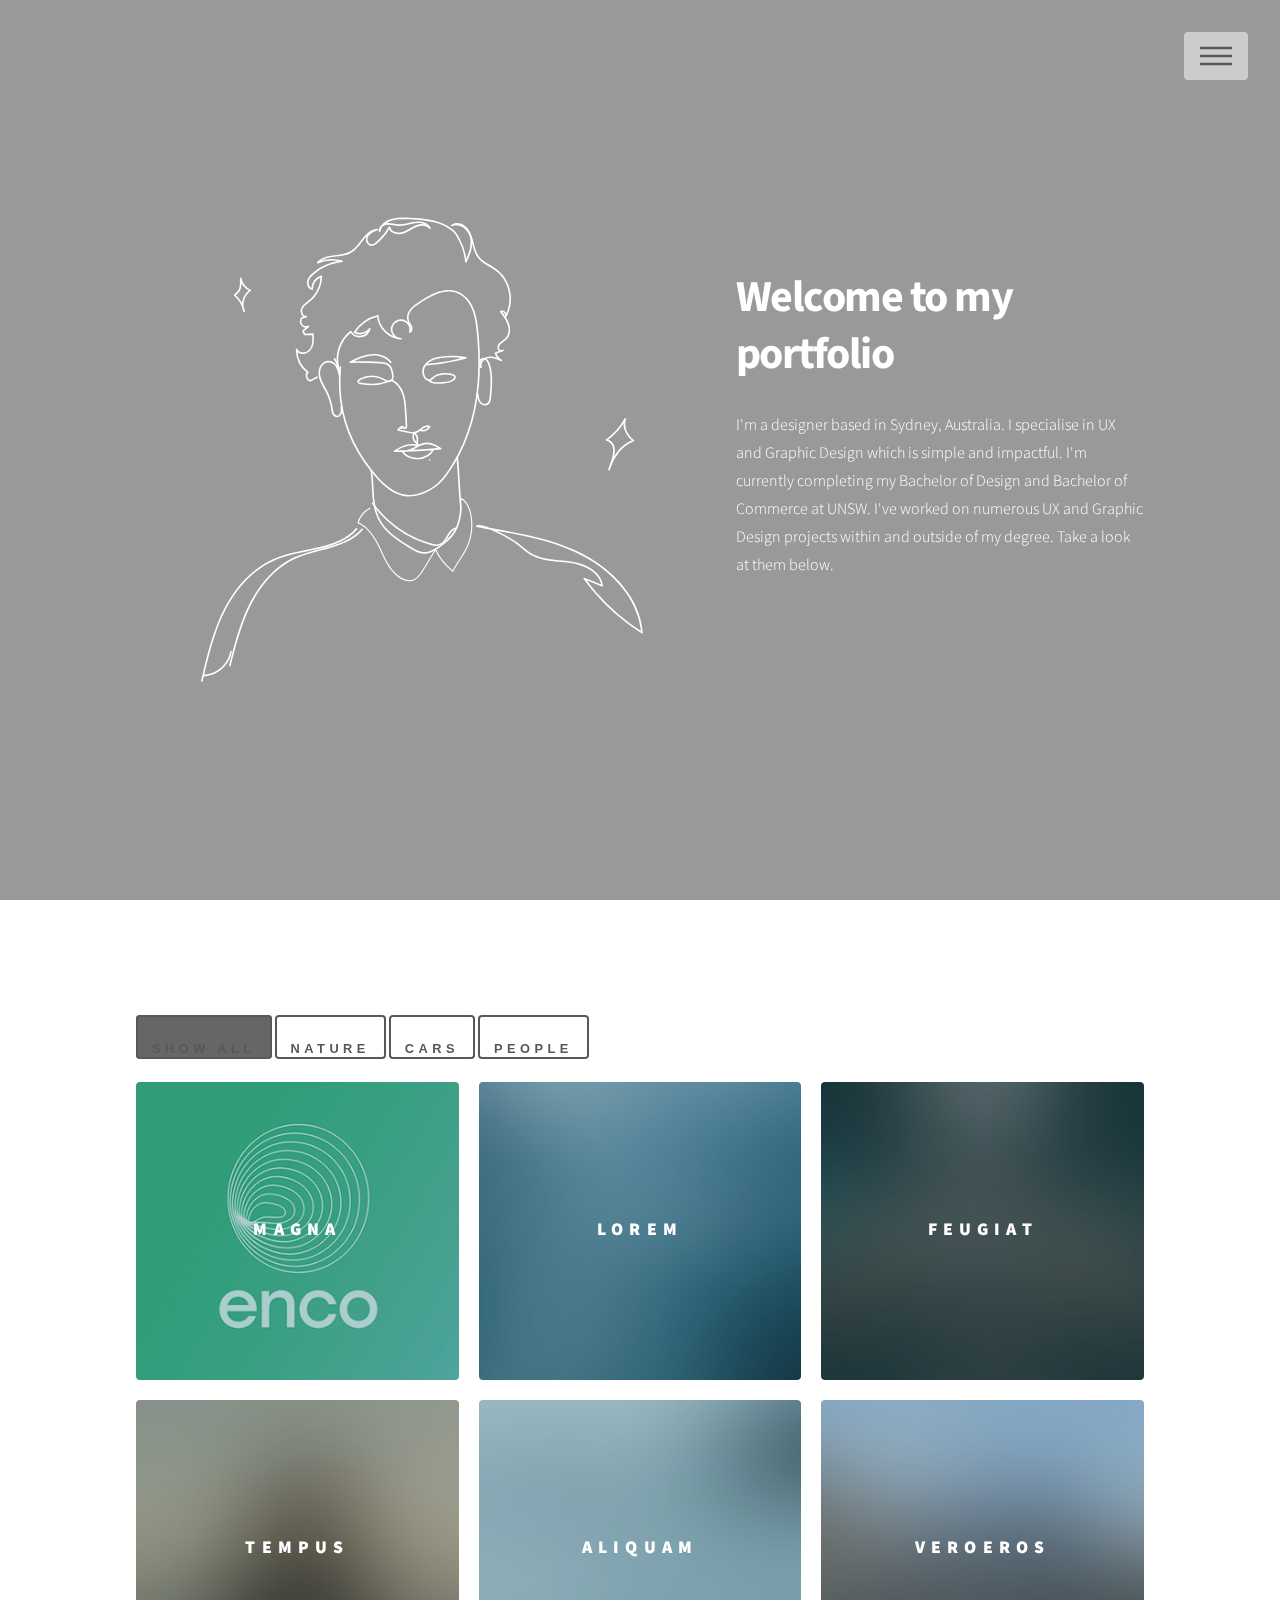
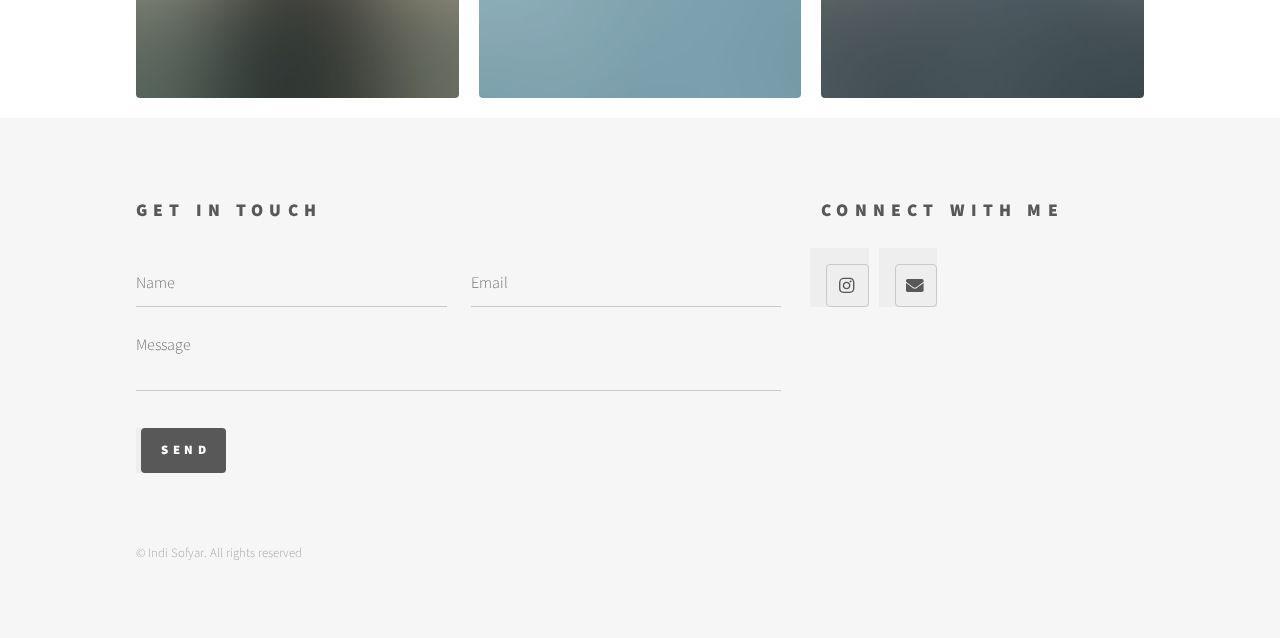
==== index dummy.html @ f0dacc81 "changes idk" ====
<!DOCTYPE HTML>
<!--
	Phantom by HTML5 UP
	html5up.net | @ajlkn
	Free for personal and commercial use under the CCA 3.0 license (html5up.net/license)
-->
<html lang="en">
	<head style="height:700px">
		<title>Indi Sofyar Portfolio</title>
		<meta charset="utf-8" />
		<meta name="viewport" content="width=device-width, initial-scale=1, user-scalable=no" />
		<link rel="stylesheet" href="assets/css/main.css" />
		<noscript><link rel="stylesheet" href="assets/css/noscript.css" /></noscript>
	</head>
	<body class="is-preload">
		
		
		<!-- Wrapper -->
			<div id="wrapper">

				<!-- Header -->
					<header id="header">
						<div class="inner">

							<!-- Logo -->
								
								<a href="index.html" class="logo">
									<span class="symbol"></span><span class="title">&nbsp;</span>
								</a>

							<!-- Nav -->
								<nav>
									<ul>
										<li><a href="#menu">Menu</a></li>
									</ul>
								</nav>

						</div>
					</header>

				<!-- Menu -->
					<nav id="menu">
						<h2>Menu</h2>
						<ul>
							<li><a href="index.html">Home</a></li>
							<li><a href="generic.html">Ipsum veroeros</a></li>
							<li><a href="generic.html">Tempus etiam</a></li>
							<li><a href="generic.html">Consequat dolor</a></li>
							<li><a href="elements.html">Elements</a></li>
						</ul>
					</nav>

				<!-- Main -->
					<div id="main">
						
						<!-- Video Background -->
						<div id="videocover">
							
						</div>
						<video autoplay muted loop id="myVideo">
						 	<source src="video.mp4" type="video/mp4">
						</video>

					<div class="inner section1">
							<!--section 1:welcome -->
							<section>
								
								<header class="homepage text" style="float: right;">
									<img src="images/indiIllustration.svg" style="width:600px; float: left;" alt="">

									<h1 style="color: white; padding-top: 70px;">Welcome to my portfolio&nbsp;</h1>
									<p style="color: white;">I'm a designer based in Sydney, Australia. I specialise in UX and Graphic Design which is simple and impactful. I'm currently completing my Bachelor of Design and Bachelor of Commerce at UNSW. I've worked on numerous UX and Graphic Design projects within and outside of my degree. Take a look at them below.&nbsp; &nbsp;</p>
								</header>
							</section>

					  </div>
					</div>
				<!-- Section 2-->
					<div style="background-color: white; padding-bottom: 20px;" class="main" >
							<div class="inner">
								<div id="myBtnContainer">
								  <button class="btn active" onclick="filterSelection('all')"> Show all</button>
								  <button class="btn" onclick="filterSelection('nature')"> Nature</button>
								  <button class="btn" onclick="filterSelection('cars')"> Cars</button>
								  <button class="btn" onclick="filterSelection('people')"> People</button>
								</div>


								<section class="tiles">
									<article class="style1 nature">
										<span class="image">
											<img src="images/enco.png" alt="" />
									  </span>
										<a href="generic.html">
											<h2>Magna</h2>
											<!--
											<div class="content">
												<p>Sed nisl arcu euismod sit amet nisi lorem etiam dolor veroeros et feugiat.</p>
											</div>
											-->
										</a>
									</article>

									<article class="style2">
										<span class="image">
											<img src="images/pic02.jpg" alt="" />
										</span>
										<a href="generic.html">
											<h2>Lorem</h2>
											<!--
											<div class="content">
												<p>Sed nisl arcu euismod sit amet nisi lorem etiam dolor veroeros et feugiat.</p>
											</div>
											-->
										</a>
									</article>
									<article class="style3">
										<span class="image">
											<img src="images/pic03.jpg" alt="" />
										</span>
										<a href="generic.html">
											<h2>Feugiat</h2>
											<!--
											<div class="content">
												<p>Sed nisl arcu euismod sit amet nisi lorem etiam dolor veroeros et feugiat.</p>
											</div>-->

										</a>
									</article>
									<article class="style4">
										<span class="image">
											<img src="images/pic04.jpg" alt="" />
										</span>
										<a href="generic.html">
											<h2>Tempus</h2><!--
											<div class="content">
												<p>Sed nisl arcu euismod sit amet nisi lorem etiam dolor veroeros et feugiat.</p>
											</div>-->
										</a>
									</article>
									<article class="style5">
										<span class="image">
											<img src="images/pic05.jpg" alt="" />
										</span>
										<a href="generic.html">
											<h2>Aliquam</h2><!--
											<div class="content">
												<p>Sed nisl arcu euismod sit amet nisi lorem etiam dolor veroeros et feugiat.</p>
											</div>-->
										</a>
									</article>
									<article class="style6">
										<span class="image">
											<img src="images/pic06.jpg" alt="" />
										</span>
										<a href="generic.html">
											<h2>Veroeros</h2><!--
											<div class="content">
												<p>Sed nisl arcu euismod sit amet nisi lorem etiam dolor veroeros et feugiat.</p>
											</div>-->
										</a>
									</article>

									<!-- STUFF I DONT NEED ATM
									<article class="style2">
										<span class="image">
											<img src="images/pic07.jpg" alt="" />
										</span>
										<a href="generic.html">
											<h2>Ipsum</h2>
											<div class="content">
												<p>Sed nisl arcu euismod sit amet nisi lorem etiam dolor veroeros et feugiat.</p>
											</div>
										</a>
									</article>
									<article class="style3">
										<span class="image">
											<img src="images/pic08.jpg" alt="" />
										</span>
										<a href="generic.html">
											<h2>Dolor</h2>
											<div class="content">
												<p>Sed nisl arcu euismod sit amet nisi lorem etiam dolor veroeros et feugiat.</p>
											</div>
										</a>
									</article>
									<article class="style1">
										<span class="image">
											<img src="images/pic09.jpg" alt="" />
										</span>
										<a href="generic.html">
											<h2>Nullam</h2>
											<div class="content">
												<p>Sed nisl arcu euismod sit amet nisi lorem etiam dolor veroeros et feugiat.</p>
											</div>
										</a>
									</article>
									<article class="style5">
										<span class="image">
											<img src="images/pic10.jpg" alt="" />
										</span>
										<a href="generic.html">
											<h2>Ultricies</h2>
											<div class="content">
												<p>Sed nisl arcu euismod sit amet nisi lorem etiam dolor veroeros et feugiat.</p>
											</div>
										</a>
									</article>
									-->

							  </section>
					  	</div>
						
					</div>

				<!-- Footer -->
					<footer id="footer">
						<div class="inner">
							<section>
								<h2>Get in touch</h2>
								<form method="post" action="#">
									<div class="fields">
										<div class="field half">
											<input type="text" name="name" id="name" placeholder="Name" />
										</div>
										<div class="field half">
											<input type="email" name="email" id="email" placeholder="Email" />
										</div>
										<div class="field">
											<textarea name="message" id="message" placeholder="Message"></textarea>
										</div>
									</div>
									<ul class="actions">
										<li><input type="submit" value="Send" class="primary" /></li>
									</ul>
								</form>
							</section>
							<section>
								<h2>Connect with Me</h2>
								<ul class="icons">
									<li><a href="https://www.instagram.com/indi_sofyar/" class="icon brands style2 fa-instagram"><span class="label">Instagram</span></a></li>
									<li><a href="mailto:indisofyar@gmail.com" class="icon solid style2 fa-envelope"><span class="label">Email</span></a></li>
								</ul>
							</section>
							<ul class="copyright">
								<li>&copy; Indi Sofyar. All rights reserved</li>
							</ul>
						</div>
					</footer>

			</div>
											<!-- The video -->


		<!-- Scripts -->
			<script src="assets/js/jquery.min.js"></script>
			<script src="assets/js/browser.min.js"></script>
			<script src="assets/js/breakpoints.min.js"></script>
			<script src="assets/js/util.js"></script>
			<script src="assets/js/main.js"></script>
			<script src="assets/js/index.js"></script>


	</body>
</html>
---- assets/css/main.css ----
@import url(fontawesome-all.min.css);
@import url("https://fonts.googleapis.com/css?family=Source+Sans+Pro:300,700,900");

/*
	Phantom by HTML5 UP
	html5up.net | @ajlkn
	Free for personal and commercial use under the CCA 3.0 license (html5up.net/license)
*/

html, body, div, span, applet, object,
iframe, h1, h2, h3, h4, h5, h6, p, blockquote,
pre, a, abbr, acronym, address, big, cite,
code, del, dfn, em, img, ins, kbd, q, s, samp,
small, strike, strong, sub, sup, tt, var, b,
u, i, center, dl, dt, dd, ol, ul, li, fieldset,
form, label, legend, table, caption, tbody,
tfoot, thead, tr, th, td, article, aside,
canvas, details, embed, figure, figcaption,
footer, header, hgroup, menu, nav, output, ruby,
section, summary, time, mark, audio, video {
	margin: 0;
	padding: 0;
	border: 0;
	font-size: 100%;
	font: inherit;
	vertical-align: baseline;}

article, aside, details, figcaption, figure,
footer, header, hgroup, menu, nav, section {
	display: block;}

/* Style the video: 100% width and height to cover the entire window */
#myVideo {
  position: fixed;
  right: 0;
  bottom: 0;
  min-width: 100%;
  min-height: 100%;
	z-index: -2;
}


.row {
  margin: 8px -16px;
}

/* Add padding BETWEEN each column (if you want) */
.row,
.row > .column {
  padding: 8px;
}

/* Create three equal columns that floats next to each other */
.column {
  float: left;
  width: 33.33%;
  display: none; /* Hide columns by default */
}

/* Clear floats after rows */
.row:after {
  content: "";
  display: table;
  clear: both;
}

/* Content */
.content {
  background-color: white;
  padding: 10px;
}

/* The "show" class is added to the filtered elements */
.show {
  display: block;
}

/* Style the buttons */
.btn {
  border: none;
  outline: none;
  padding: 12px 16px;
  background-color: white;
  cursor: pointer;
}

/* Add a grey background color on mouse-over */
.btn:hover {
  background-color: #ddd;
}

/* Add a dark background color to the active button */
.btn.active {
  background-color: #666;
   color: white;
}


/* The "show" class is added to the filtered elements */
.show {
  display: flex !important;
}

/* Style the buttons */
.btn {

  outline: none;
  padding: 12px 16px;
  background-color: white;
  cursor: pointer;

}

.btn:hover {
  background-color: #ddd;
	  border: 4px;
	border-color: #2c8282 !important;
}

.btn.active {
  background-color: #666;
  color: white;
}

#videocover{
	position: fixed;
	right: 0;
	bottom: 0;
	min-width: 100%;
	min-height: 100%;
	z-index: -1;
	background-color: black;
	opacity: 0.4;
}

/* Add some content at the bottom of the video/page */
.content {
  position: fixed;
  bottom: 0;
  background: rgba(0, 0, 0, 0.5);
  color: #f1f1f1;
  width: 100%;
  padding: 20px;
}

/* Style the button used to pause/play the video */
#myBtn {
  width: 200px;
  font-size: 18px;
  padding: 10px;
  border: none;
  background: #000;
  color: #fff;
  cursor: pointer;
	
}

#myBtn:hover {
  background: #ddd;
  color: black;
}

#myBtnContainer {
	padding: 20px 0;
}

body {
	line-height: 1;
}

ol, ul {
	list-style: none;
}

blockquote, q {
	quotes: none;
}

	blockquote:before, blockquote:after, q:before, q:after {
		content: '';
		content: none;
	}

table {
	border-collapse: collapse;
	border-spacing: 0;
}

body {
	-webkit-text-size-adjust: none;
}

mark {
	background-color: transparent;
	color: inherit;
}

input::-moz-focus-inner {
	border: 0;
	padding: 0;
}

input, select, textarea {
	-moz-appearance: none;
	-webkit-appearance: none;
	-ms-appearance: none;
	appearance: none;
}

/* Basic */

	@-ms-viewport {
		width: device-width;
	}

	body {
		-ms-overflow-style: scrollbar;
	}

	@media screen and (max-width: 480px) {

		html, body {
			min-width: 320px;
		}

	}

	html {
		box-sizing: border-box;
	}

	*, *:before, *:after {
		box-sizing: inherit;
	}

	body {
		background: #ffffff;
	}

		body.is-preload *, body.is-preload *:before, body.is-preload *:after {
			-moz-animation: none !important;
			-webkit-animation: none !important;
			-ms-animation: none !important;
			animation: none !important;
			-moz-transition: none !important;
			-webkit-transition: none !important;
			-ms-transition: none !important;
			transition: none !important;
		}

/* Type */

	body, input, select, textarea {
		color: #585858;
		font-family: "Source Sans Pro", Helvetica, sans-serif;
		font-size: 16pt;
		font-weight: 300;
		line-height: 1.75;
	}

		@media screen and (max-width: 1680px) {

			body, input, select, textarea {
				font-size: 14pt;
			}

		}

		@media screen and (max-width: 1280px) {

			body, input, select, textarea {
				font-size: 12pt;
			}

		}

	a {
		-moz-transition: border-bottom-color 0.2s ease, color 0.2s ease;
		-webkit-transition: border-bottom-color 0.2s ease, color 0.2s ease;
		-ms-transition: border-bottom-color 0.2s ease, color 0.2s ease;
		transition: border-bottom-color 0.2s ease, color 0.2s ease;
		text-decoration: none;
		color: #585858;
		border-bottom: dotted 1px rgba(88, 88, 88, 0.5);
	}

		a:hover {
			border-bottom-color: transparent;
			color: #f2849e !important;
		}

	strong, b {
		font-weight: 900;
	}

	em, i {
		font-style: italic;
	}

	p {
		margin: 0 0 2em 0;
	}

	h1 {
		font-size: 2.75em;
		font-weight: 700;
		line-height: 1.3;
		margin: 0 0 1em 0;
		letter-spacing: -0.035em;
	}

		h1 a {
			color: inherit;
		}

		@media screen and (max-width: 736px) {

			h1 {
				font-size: 2em;
				margin: 0 0 1em 0;
			}

		}

		@media screen and (max-width: 360px) {

			h1 {
				font-size: 1.75em;
			}

		}

	h2, h3, h4, h5, h6 {
		font-weight: 900;
		line-height: 1.5;
		margin: 0 0 2em 0;
		text-transform: uppercase;
		letter-spacing: 0.35em;
	}

		h2 a, h3 a, h4 a, h5 a, h6 a {
			color: inherit;
		}

	h2 {
		font-size: 1.1em;
	}

	h3 {
		font-size: 1em;
	}

	h4 {
		font-size: 0.8em;
	}

	h5 {
		font-size: 0.8em;
	}

	h6 {
		font-size: 0.8em;
	}

	@media screen and (max-width: 980px) {

		h1 br, h2 br, h3 br, h4 br, h5 br, h6 br {
			display: none;
		}

	}

	@media screen and (max-width: 736px) {

		h2 {
			font-size: 1em;
		}

		h3 {
			font-size: 0.8em;
		}

	}

	sub {
		font-size: 0.8em;
		position: relative;
		top: 0.5em;
	}

	sup {
		font-size: 0.8em;
		position: relative;
		top: -0.5em;
	}

	blockquote {
		border-left: solid 4px #c9c9c9;
		font-style: italic;
		margin: 0 0 2em 0;
		padding: 0.5em 0 0.5em 2em;
	}

	code {
		background: rgba(144, 144, 144, 0.075);
		border-radius: 4px;
		border: solid 1px #c9c9c9;
		font-family: "Courier New", monospace;
		font-size: 0.9em;
		margin: 0 0.25em;
		padding: 0.25em 0.65em;
	}

	pre {
		-webkit-overflow-scrolling: touch;
		font-family: "Courier New", monospace;
		font-size: 0.9em;
		margin: 0 0 2em 0;
	}

		pre code {
			display: block;
			line-height: 1.75;
			padding: 1em 1.5em;
			overflow-x: auto;
		}

	hr {
		border: 0;
		border-bottom: solid 1px #c9c9c9;
		margin: 2em 0;
	}

		hr.major {
			margin: 3em 0;
		}

	.align-left {
		text-align: left;
	}

	.align-center {
		text-align: center;
	}

	.align-right {
		text-align: right;
	}

/* Row */

	.row {
		display: flex;
		flex-wrap: wrap;
		box-sizing: border-box;
		align-items: stretch;
	}

		.row > * {
			box-sizing: border-box;
		}

		.row.gtr-uniform > * > :last-child {
			margin-bottom: 0;
		}

		.row.aln-left {
			justify-content: flex-start;
		}

		.row.aln-center {
			justify-content: center;
		}

		.row.aln-right {
			justify-content: flex-end;
		}

		.row.aln-top {
			align-items: flex-start;
		}

		.row.aln-middle {
			align-items: center;
		}

		.row.aln-bottom {
			align-items: flex-end;
		}

		.row > .imp {
			order: -1;
		}

		.row > .col-1 {
			width: 8.33333%;
		}

		.row > .off-1 {
			margin-left: 8.33333%;
		}

		.row > .col-2 {
			width: 16.66667%;
		}

		.row > .off-2 {
			margin-left: 16.66667%;
		}

		.row > .col-3 {
			width: 25%;
		}

		.row > .off-3 {
			margin-left: 25%;
		}

		.row > .col-4 {
			width: 33.33333%;
		}

		.row > .off-4 {
			margin-left: 33.33333%;
		}

		.row > .col-5 {
			width: 41.66667%;
		}

		.row > .off-5 {
			margin-left: 41.66667%;
		}

		.row > .col-6 {
			width: 50%;
		}

		.row > .off-6 {
			margin-left: 50%;
		}

		.row > .col-7 {
			width: 58.33333%;
		}

		.row > .off-7 {
			margin-left: 58.33333%;
		}

		.row > .col-8 {
			width: 66.66667%;
		}

		.row > .off-8 {
			margin-left: 66.66667%;
		}

		.row > .col-9 {
			width: 75%;
		}

		.row > .off-9 {
			margin-left: 75%;
		}

		.row > .col-10 {
			width: 83.33333%;
		}

		.row > .off-10 {
			margin-left: 83.33333%;
		}

		.row > .col-11 {
			width: 91.66667%;
		}

		.row > .off-11 {
			margin-left: 91.66667%;
		}

		.row > .col-12 {
			width: 100%;
		}

		.row > .off-12 {
			margin-left: 100%;
		}

		.row.gtr-0 {
			margin-top: 0;
			margin-left: 0em;
		}

			.row.gtr-0 > * {
				padding: 0 0 0 0em;
			}

			.row.gtr-0.gtr-uniform {
				margin-top: 0em;
			}

				.row.gtr-0.gtr-uniform > * {
					padding-top: 0em;
				}

		.row.gtr-25 {
			margin-top: 0;
			margin-left: -0.5em;
		}

			.row.gtr-25 > * {
				padding: 0 0 0 0.5em;
			}

			.row.gtr-25.gtr-uniform {
				margin-top: -0.5em;
			}

				.row.gtr-25.gtr-uniform > * {
					padding-top: 0.5em;
				}

		.row.gtr-50 {
			margin-top: 0;
			margin-left: -1em;
		}

			.row.gtr-50 > * {
				padding: 0 0 0 1em;
			}

			.row.gtr-50.gtr-uniform {
				margin-top: -1em;
			}

				.row.gtr-50.gtr-uniform > * {
					padding-top: 1em;
				}

		.row {
			margin-top: 0;
			margin-left: -2em;
		}

			.row > * {
				padding: 0 0 0 2em;
			}

			.row.gtr-uniform {
				margin-top: -2em;
			}

				.row.gtr-uniform > * {
					padding-top: 2em;
				}

		.row.gtr-150 {
			margin-top: 0;
			margin-left: -3em;
		}

			.row.gtr-150 > * {
				padding: 0 0 0 3em;
			}

			.row.gtr-150.gtr-uniform {
				margin-top: -3em;
			}

				.row.gtr-150.gtr-uniform > * {
					padding-top: 3em;
				}

		.row.gtr-200 {
			margin-top: 0;
			margin-left: -4em;
		}

			.row.gtr-200 > * {
				padding: 0 0 0 4em;
			}

			.row.gtr-200.gtr-uniform {
				margin-top: -4em;
			}

				.row.gtr-200.gtr-uniform > * {
					padding-top: 4em;
				}

		@media screen and (max-width: 1680px) {

			.row {
				display: flex;
				flex-wrap: wrap;
				box-sizing: border-box;
				align-items: stretch;
			}

				.row > * {
					box-sizing: border-box;
				}

				.row.gtr-uniform > * > :last-child {
					margin-bottom: 0;
				}

				.row.aln-left {
					justify-content: flex-start;
				}

				.row.aln-center {
					justify-content: center;
				}

				.row.aln-right {
					justify-content: flex-end;
				}

				.row.aln-top {
					align-items: flex-start;
				}

				.row.aln-middle {
					align-items: center;
				}

				.row.aln-bottom {
					align-items: flex-end;
				}

				.row > .imp-xlarge {
					order: -1;
				}

				.row > .col-1-xlarge {
					width: 8.33333%;
				}

				.row > .off-1-xlarge {
					margin-left: 8.33333%;
				}

				.row > .col-2-xlarge {
					width: 16.66667%;
				}

				.row > .off-2-xlarge {
					margin-left: 16.66667%;
				}

				.row > .col-3-xlarge {
					width: 25%;
				}

				.row > .off-3-xlarge {
					margin-left: 25%;
				}

				.row > .col-4-xlarge {
					width: 33.33333%;
				}

				.row > .off-4-xlarge {
					margin-left: 33.33333%;
				}

				.row > .col-5-xlarge {
					width: 41.66667%;
				}

				.row > .off-5-xlarge {
					margin-left: 41.66667%;
				}

				.row > .col-6-xlarge {
					width: 50%;
				}

				.row > .off-6-xlarge {
					margin-left: 50%;
				}

				.row > .col-7-xlarge {
					width: 58.33333%;
				}

				.row > .off-7-xlarge {
					margin-left: 58.33333%;
				}

				.row > .col-8-xlarge {
					width: 66.66667%;
				}

				.row > .off-8-xlarge {
					margin-left: 66.66667%;
				}

				.row > .col-9-xlarge {
					width: 75%;
				}

				.row > .off-9-xlarge {
					margin-left: 75%;
				}

				.row > .col-10-xlarge {
					width: 83.33333%;
				}

				.row > .off-10-xlarge {
					margin-left: 83.33333%;
				}

				.row > .col-11-xlarge {
					width: 91.66667%;
				}

				.row > .off-11-xlarge {
					margin-left: 91.66667%;
				}

				.row > .col-12-xlarge {
					width: 100%;
				}

				.row > .off-12-xlarge {
					margin-left: 100%;
				}

				.row.gtr-0 {
					margin-top: 0;
					margin-left: 0em;
				}

					.row.gtr-0 > * {
						padding: 0 0 0 0em;
					}

					.row.gtr-0.gtr-uniform {
						margin-top: 0em;
					}

						.row.gtr-0.gtr-uniform > * {
							padding-top: 0em;
						}

				.row.gtr-25 {
					margin-top: 0;
					margin-left: -0.5em;
				}

					.row.gtr-25 > * {
						padding: 0 0 0 0.5em;
					}

					.row.gtr-25.gtr-uniform {
						margin-top: -0.5em;
					}

						.row.gtr-25.gtr-uniform > * {
							padding-top: 0.5em;
						}

				.row.gtr-50 {
					margin-top: 0;
					margin-left: -1em;
				}

					.row.gtr-50 > * {
						padding: 0 0 0 1em;
					}

					.row.gtr-50.gtr-uniform {
						margin-top: -1em;
					}

						.row.gtr-50.gtr-uniform > * {
							padding-top: 1em;
						}

				.row {
					margin-top: 0;
					margin-left: -2em;
				}

					.row > * {
						padding: 0 0 0 2em;
					}

					.row.gtr-uniform {
						margin-top: -2em;
					}

						.row.gtr-uniform > * {
							padding-top: 2em;
						}

				.row.gtr-150 {
					margin-top: 0;
					margin-left: -3em;
				}

					.row.gtr-150 > * {
						padding: 0 0 0 3em;
					}

					.row.gtr-150.gtr-uniform {
						margin-top: -3em;
					}

						.row.gtr-150.gtr-uniform > * {
							padding-top: 3em;
						}

				.row.gtr-200 {
					margin-top: 0;
					margin-left: -4em;
				}

					.row.gtr-200 > * {
						padding: 0 0 0 4em;
					}

					.row.gtr-200.gtr-uniform {
						margin-top: -4em;
					}

						.row.gtr-200.gtr-uniform > * {
							padding-top: 4em;
						}

		}

		@media screen and (max-width: 1280px) {

			.row {
				display: flex;
				flex-wrap: wrap;
				box-sizing: border-box;
				align-items: stretch;
			}

				.row > * {
					box-sizing: border-box;
				}

				.row.gtr-uniform > * > :last-child {
					margin-bottom: 0;
				}

				.row.aln-left {
					justify-content: flex-start;
				}

				.row.aln-center {
					justify-content: center;
				}

				.row.aln-right {
					justify-content: flex-end;
				}

				.row.aln-top {
					align-items: flex-start;
				}

				.row.aln-middle {
					align-items: center;
				}

				.row.aln-bottom {
					align-items: flex-end;
				}

				.row > .imp-large {
					order: -1;
				}

				.row > .col-1-large {
					width: 8.33333%;
				}

				.row > .off-1-large {
					margin-left: 8.33333%;
				}

				.row > .col-2-large {
					width: 16.66667%;
				}

				.row > .off-2-large {
					margin-left: 16.66667%;
				}

				.row > .col-3-large {
					width: 25%;
				}

				.row > .off-3-large {
					margin-left: 25%;
				}

				.row > .col-4-large {
					width: 33.33333%;
				}

				.row > .off-4-large {
					margin-left: 33.33333%;
				}

				.row > .col-5-large {
					width: 41.66667%;
				}

				.row > .off-5-large {
					margin-left: 41.66667%;
				}

				.row > .col-6-large {
					width: 50%;
				}

				.row > .off-6-large {
					margin-left: 50%;
				}

				.row > .col-7-large {
					width: 58.33333%;
				}

				.row > .off-7-large {
					margin-left: 58.33333%;
				}

				.row > .col-8-large {
					width: 66.66667%;
				}

				.row > .off-8-large {
					margin-left: 66.66667%;
				}

				.row > .col-9-large {
					width: 75%;
				}

				.row > .off-9-large {
					margin-left: 75%;
				}

				.row > .col-10-large {
					width: 83.33333%;
				}

				.row > .off-10-large {
					margin-left: 83.33333%;
				}

				.row > .col-11-large {
					width: 91.66667%;
				}

				.row > .off-11-large {
					margin-left: 91.66667%;
				}

				.row > .col-12-large {
					width: 100%;
				}

				.row > .off-12-large {
					margin-left: 100%;
				}

				.row.gtr-0 {
					margin-top: 0;
					margin-left: 0em;
				}

					.row.gtr-0 > * {
						padding: 0 0 0 0em;
					}

					.row.gtr-0.gtr-uniform {
						margin-top: 0em;
					}

						.row.gtr-0.gtr-uniform > * {
							padding-top: 0em;
						}

				.row.gtr-25 {
					margin-top: 0;
					margin-left: -0.5em;
				}

					.row.gtr-25 > * {
						padding: 0 0 0 0.5em;
					}

					.row.gtr-25.gtr-uniform {
						margin-top: -0.5em;
					}

						.row.gtr-25.gtr-uniform > * {
							padding-top: 0.5em;
						}

				.row.gtr-50 {
					margin-top: 0;
					margin-left: -1em;
				}

					.row.gtr-50 > * {
						padding: 0 0 0 1em;
					}

					.row.gtr-50.gtr-uniform {
						margin-top: -1em;
					}

						.row.gtr-50.gtr-uniform > * {
							padding-top: 1em;
						}

				.row {
					margin-top: 0;
					margin-left: -2em;
				}

					.row > * {
						padding: 0 0 0 2em;
					}

					.row.gtr-uniform {
						margin-top: -2em;
					}

						.row.gtr-uniform > * {
							padding-top: 2em;
						}

				.row.gtr-150 {
					margin-top: 0;
					margin-left: -3em;
				}

					.row.gtr-150 > * {
						padding: 0 0 0 3em;
					}

					.row.gtr-150.gtr-uniform {
						margin-top: -3em;
					}

						.row.gtr-150.gtr-uniform > * {
							padding-top: 3em;
						}

				.row.gtr-200 {
					margin-top: 0;
					margin-left: -4em;
				}

					.row.gtr-200 > * {
						padding: 0 0 0 4em;
					}

					.row.gtr-200.gtr-uniform {
						margin-top: -4em;
					}

						.row.gtr-200.gtr-uniform > * {
							padding-top: 4em;
						}

		}

		@media screen and (max-width: 980px) {

			.row {
				display: flex;
				flex-wrap: wrap;
				box-sizing: border-box;
				align-items: stretch;
			}

				.row > * {
					box-sizing: border-box;
				}

				.row.gtr-uniform > * > :last-child {
					margin-bottom: 0;
				}

				.row.aln-left {
					justify-content: flex-start;
				}

				.row.aln-center {
					justify-content: center;
				}

				.row.aln-right {
					justify-content: flex-end;
				}

				.row.aln-top {
					align-items: flex-start;
				}

				.row.aln-middle {
					align-items: center;
				}

				.row.aln-bottom {
					align-items: flex-end;
				}

				.row > .imp-medium {
					order: -1;
				}

				.row > .col-1-medium {
					width: 8.33333%;
				}

				.row > .off-1-medium {
					margin-left: 8.33333%;
				}

				.row > .col-2-medium {
					width: 16.66667%;
				}

				.row > .off-2-medium {
					margin-left: 16.66667%;
				}

				.row > .col-3-medium {
					width: 25%;
				}

				.row > .off-3-medium {
					margin-left: 25%;
				}

				.row > .col-4-medium {
					width: 33.33333%;
				}

				.row > .off-4-medium {
					margin-left: 33.33333%;
				}

				.row > .col-5-medium {
					width: 41.66667%;
				}

				.row > .off-5-medium {
					margin-left: 41.66667%;
				}

				.row > .col-6-medium {
					width: 50%;
				}

				.row > .off-6-medium {
					margin-left: 50%;
				}

				.row > .col-7-medium {
					width: 58.33333%;
				}

				.row > .off-7-medium {
					margin-left: 58.33333%;
				}

				.row > .col-8-medium {
					width: 66.66667%;
				}

				.row > .off-8-medium {
					margin-left: 66.66667%;
				}

				.row > .col-9-medium {
					width: 75%;
				}

				.row > .off-9-medium {
					margin-left: 75%;
				}

				.row > .col-10-medium {
					width: 83.33333%;
				}

				.row > .off-10-medium {
					margin-left: 83.33333%;
				}

				.row > .col-11-medium {
					width: 91.66667%;
				}

				.row > .off-11-medium {
					margin-left: 91.66667%;
				}

				.row > .col-12-medium {
					width: 100%;
				}

				.row > .off-12-medium {
					margin-left: 100%;
				}

				.row.gtr-0 {
					margin-top: 0;
					margin-left: 0em;
				}

					.row.gtr-0 > * {
						padding: 0 0 0 0em;
					}

					.row.gtr-0.gtr-uniform {
						margin-top: 0em;
					}

						.row.gtr-0.gtr-uniform > * {
							padding-top: 0em;
						}

				.row.gtr-25 {
					margin-top: 0;
					margin-left: -0.375em;
				}

					.row.gtr-25 > * {
						padding: 0 0 0 0.375em;
					}

					.row.gtr-25.gtr-uniform {
						margin-top: -0.375em;
					}

						.row.gtr-25.gtr-uniform > * {
							padding-top: 0.375em;
						}

				.row.gtr-50 {
					margin-top: 0;
					margin-left: -0.75em;
				}

					.row.gtr-50 > * {
						padding: 0 0 0 0.75em;
					}

					.row.gtr-50.gtr-uniform {
						margin-top: -0.75em;
					}

						.row.gtr-50.gtr-uniform > * {
							padding-top: 0.75em;
						}

				.row {
					margin-top: 0;
					margin-left: -1.5em;
				}

					.row > * {
						padding: 0 0 0 1.5em;
					}

					.row.gtr-uniform {
						margin-top: -1.5em;
					}

						.row.gtr-uniform > * {
							padding-top: 1.5em;
						}

				.row.gtr-150 {
					margin-top: 0;
					margin-left: -2.25em;
				}

					.row.gtr-150 > * {
						padding: 0 0 0 2.25em;
					}

					.row.gtr-150.gtr-uniform {
						margin-top: -2.25em;
					}

						.row.gtr-150.gtr-uniform > * {
							padding-top: 2.25em;
						}

				.row.gtr-200 {
					margin-top: 0;
					margin-left: -3em;
				}

					.row.gtr-200 > * {
						padding: 0 0 0 3em;
					}

					.row.gtr-200.gtr-uniform {
						margin-top: -3em;
					}

						.row.gtr-200.gtr-uniform > * {
							padding-top: 3em;
						}

		}

		@media screen and (max-width: 736px) {

			.row {
				display: flex;
				flex-wrap: wrap;
				box-sizing: border-box;
				align-items: stretch;
			}

				.row > * {
					box-sizing: border-box;
				}

				.row.gtr-uniform > * > :last-child {
					margin-bottom: 0;
				}

				.row.aln-left {
					justify-content: flex-start;
				}

				.row.aln-center {
					justify-content: center;
				}

				.row.aln-right {
					justify-content: flex-end;
				}

				.row.aln-top {
					align-items: flex-start;
				}

				.row.aln-middle {
					align-items: center;
				}

				.row.aln-bottom {
					align-items: flex-end;
				}

				.row > .imp-small {
					order: -1;
				}

				.row > .col-1-small {
					width: 8.33333%;
				}

				.row > .off-1-small {
					margin-left: 8.33333%;
				}

				.row > .col-2-small {
					width: 16.66667%;
				}

				.row > .off-2-small {
					margin-left: 16.66667%;
				}

				.row > .col-3-small {
					width: 25%;
				}

				.row > .off-3-small {
					margin-left: 25%;
				}

				.row > .col-4-small {
					width: 33.33333%;
				}

				.row > .off-4-small {
					margin-left: 33.33333%;
				}

				.row > .col-5-small {
					width: 41.66667%;
				}

				.row > .off-5-small {
					margin-left: 41.66667%;
				}

				.row > .col-6-small {
					width: 50%;
				}

				.row > .off-6-small {
					margin-left: 50%;
				}

				.row > .col-7-small {
					width: 58.33333%;
				}

				.row > .off-7-small {
					margin-left: 58.33333%;
				}

				.row > .col-8-small {
					width: 66.66667%;
				}

				.row > .off-8-small {
					margin-left: 66.66667%;
				}

				.row > .col-9-small {
					width: 75%;
				}

				.row > .off-9-small {
					margin-left: 75%;
				}

				.row > .col-10-small {
					width: 83.33333%;
				}

				.row > .off-10-small {
					margin-left: 83.33333%;
				}

				.row > .col-11-small {
					width: 91.66667%;
				}

				.row > .off-11-small {
					margin-left: 91.66667%;
				}

				.row > .col-12-small {
					width: 100%;
				}

				.row > .off-12-small {
					margin-left: 100%;
				}

				.row.gtr-0 {
					margin-top: 0;
					margin-left: 0em;
				}

					.row.gtr-0 > * {
						padding: 0 0 0 0em;
					}

					.row.gtr-0.gtr-uniform {
						margin-top: 0em;
					}

						.row.gtr-0.gtr-uniform > * {
							padding-top: 0em;
						}

				.row.gtr-25 {
					margin-top: 0;
					margin-left: -0.25em;
				}

					.row.gtr-25 > * {
						padding: 0 0 0 0.25em;
					}

					.row.gtr-25.gtr-uniform {
						margin-top: -0.25em;
					}

						.row.gtr-25.gtr-uniform > * {
							padding-top: 0.25em;
						}

				.row.gtr-50 {
					margin-top: 0;
					margin-left: -0.5em;
				}

					.row.gtr-50 > * {
						padding: 0 0 0 0.5em;
					}

					.row.gtr-50.gtr-uniform {
						margin-top: -0.5em;
					}

						.row.gtr-50.gtr-uniform > * {
							padding-top: 0.5em;
						}

				.row {
					margin-top: 0;
					margin-left: -1em;
				}

					.row > * {
						padding: 0 0 0 1em;
					}

					.row.gtr-uniform {
						margin-top: -1em;
					}

						.row.gtr-uniform > * {
							padding-top: 1em;
						}

				.row.gtr-150 {
					margin-top: 0;
					margin-left: -1.5em;
				}

					.row.gtr-150 > * {
						padding: 0 0 0 1.5em;
					}

					.row.gtr-150.gtr-uniform {
						margin-top: -1.5em;
					}

						.row.gtr-150.gtr-uniform > * {
							padding-top: 1.5em;
						}

				.row.gtr-200 {
					margin-top: 0;
					margin-left: -2em;
				}

					.row.gtr-200 > * {
						padding: 0 0 0 2em;
					}

					.row.gtr-200.gtr-uniform {
						margin-top: -2em;
					}

						.row.gtr-200.gtr-uniform > * {
							padding-top: 2em;
						}

		}

		@media screen and (max-width: 480px) {

			.row {
				display: flex;
				flex-wrap: wrap;
				box-sizing: border-box;
				align-items: stretch;
			}

				.row > * {
					box-sizing: border-box;
				}

				.row.gtr-uniform > * > :last-child {
					margin-bottom: 0;
				}

				.row.aln-left {
					justify-content: flex-start;
				}

				.row.aln-center {
					justify-content: center;
				}

				.row.aln-right {
					justify-content: flex-end;
				}

				.row.aln-top {
					align-items: flex-start;
				}

				.row.aln-middle {
					align-items: center;
				}

				.row.aln-bottom {
					align-items: flex-end;
				}

				.row > .imp-xsmall {
					order: -1;
				}

				.row > .col-1-xsmall {
					width: 8.33333%;
				}

				.row > .off-1-xsmall {
					margin-left: 8.33333%;
				}

				.row > .col-2-xsmall {
					width: 16.66667%;
				}

				.row > .off-2-xsmall {
					margin-left: 16.66667%;
				}

				.row > .col-3-xsmall {
					width: 25%;
				}

				.row > .off-3-xsmall {
					margin-left: 25%;
				}

				.row > .col-4-xsmall {
					width: 33.33333%;
				}

				.row > .off-4-xsmall {
					margin-left: 33.33333%;
				}

				.row > .col-5-xsmall {
					width: 41.66667%;
				}

				.row > .off-5-xsmall {
					margin-left: 41.66667%;
				}

				.row > .col-6-xsmall {
					width: 50%;
				}

				.row > .off-6-xsmall {
					margin-left: 50%;
				}

				.row > .col-7-xsmall {
					width: 58.33333%;
				}

				.row > .off-7-xsmall {
					margin-left: 58.33333%;
				}

				.row > .col-8-xsmall {
					width: 66.66667%;
				}

				.row > .off-8-xsmall {
					margin-left: 66.66667%;
				}

				.row > .col-9-xsmall {
					width: 75%;
				}

				.row > .off-9-xsmall {
					margin-left: 75%;
				}

				.row > .col-10-xsmall {
					width: 83.33333%;
				}

				.row > .off-10-xsmall {
					margin-left: 83.33333%;
				}

				.row > .col-11-xsmall {
					width: 91.66667%;
				}

				.row > .off-11-xsmall {
					margin-left: 91.66667%;
				}

				.row > .col-12-xsmall {
					width: 100%;
				}

				.row > .off-12-xsmall {
					margin-left: 100%;
				}

				.row.gtr-0 {
					margin-top: 0;
					margin-left: 0em;
				}

					.row.gtr-0 > * {
						padding: 0 0 0 0em;
					}

					.row.gtr-0.gtr-uniform {
						margin-top: 0em;
					}

						.row.gtr-0.gtr-uniform > * {
							padding-top: 0em;
						}

				.row.gtr-25 {
					margin-top: 0;
					margin-left: -0.25em;
				}

					.row.gtr-25 > * {
						padding: 0 0 0 0.25em;
					}

					.row.gtr-25.gtr-uniform {
						margin-top: -0.25em;
					}

						.row.gtr-25.gtr-uniform > * {
							padding-top: 0.25em;
						}

				.row.gtr-50 {
					margin-top: 0;
					margin-left: -0.5em;
				}

					.row.gtr-50 > * {
						padding: 0 0 0 0.5em;
					}

					.row.gtr-50.gtr-uniform {
						margin-top: -0.5em;
					}

						.row.gtr-50.gtr-uniform > * {
							padding-top: 0.5em;
						}

				.row {
					margin-top: 0;
					margin-left: -1em;
				}

					.row > * {
						padding: 0 0 0 1em;
					}

					.row.gtr-uniform {
						margin-top: -1em;
					}

						.row.gtr-uniform > * {
							padding-top: 1em;
						}

				.row.gtr-150 {
					margin-top: 0;
					margin-left: -1.5em;
				}

					.row.gtr-150 > * {
						padding: 0 0 0 1.5em;
					}

					.row.gtr-150.gtr-uniform {
						margin-top: -1.5em;
					}

						.row.gtr-150.gtr-uniform > * {
							padding-top: 1.5em;
						}

				.row.gtr-200 {
					margin-top: 0;
					margin-left: -2em;
				}

					.row.gtr-200 > * {
						padding: 0 0 0 2em;
					}

					.row.gtr-200.gtr-uniform {
						margin-top: -2em;
					}

						.row.gtr-200.gtr-uniform > * {
							padding-top: 2em;
						}

		}

/* Section/Article */

	section.special, article.special {
		text-align: center;
	}

section ul {
	display: flex;
	margin-bottom: 20px;
	padding-left: 0; 
}

section ul li {
	list-style: none;
	background: #eee;
	margin: 5px;
	padding: 8px 20px;
	letter-spacing: 1px;
	cursor: pointer;
}

section ul li.active {
	background: #03a9f4;
	color: #fff;
}

homepage text {
	color: white;
}

	header p {
		margin-top: -1em;
	}

	@media screen and (max-width: 736px) {

		header p {
			margin-top: 0;
		}

	}

/* Icon */

	.icon {
		text-decoration: none;
		border-bottom: none;
		position: relative;
	}

		.icon:before {
			-moz-osx-font-smoothing: grayscale;
			-webkit-font-smoothing: antialiased;
			display: inline-block;
			font-style: normal;
			font-variant: normal;
			text-rendering: auto;
			line-height: 1;
			text-transform: none !important;
			font-family: 'Font Awesome 5 Free';
			font-weight: 400;
		}

		.icon > .label {
			display: none;
		}

		.icon:before {
			line-height: inherit;
		}

		.icon.solid:before {
			font-weight: 900;
		}

		.icon.brands:before {
			font-family: 'Font Awesome 5 Brands';
		}

		.icon.style2 {
			-moz-transition: background-color 0.2s ease-in-out, color 0.2s ease-in-out, border-color 0.2s ease-in-out;
			-webkit-transition: background-color 0.2s ease-in-out, color 0.2s ease-in-out, border-color 0.2s ease-in-out;
			-ms-transition: background-color 0.2s ease-in-out, color 0.2s ease-in-out, border-color 0.2s ease-in-out;
			transition: background-color 0.2s ease-in-out, color 0.2s ease-in-out, border-color 0.2s ease-in-out;
			background-color: transparent;
			border: solid 1px #c9c9c9;
			border-radius: 4px;
			width: 2.65em;
			height: 2.65em;
			display: inline-block;
			text-align: center;
			line-height: 2.65em;
			color: inherit;
		}

			.icon.style2:before {
				font-size: 1.1em;
			}

			.icon.style2:hover {
				color: #f2849e;
				border-color: #f2849e;
			}

			.icon.style2:active {
				background-color: rgba(242, 132, 158, 0.1);
			}

/* List */

	ol {
		list-style: decimal;
		margin: 0 0 2em 0;
		padding-left: 1.25em;
	}

		ol li {
			padding-left: 0.25em;
		}

	ul {
		list-style: disc;
		margin: 0 0 2em 0;
		padding-left: 1em;
	}

		ul li {
			padding-left: 0.5em;
		}

		ul.alt {
			list-style: none;
			padding-left: 0;
		}

			ul.alt li {
				border-top: solid 1px #c9c9c9;
				padding: 0.5em 0;
			}

				ul.alt li:first-child {
					border-top: 0;
					padding-top: 0;
				}

	dl {
		margin: 0 0 2em 0;
	}

		dl dt {
			display: block;
			font-weight: 900;
			margin: 0 0 1em 0;
		}

		dl dd {
			margin-left: 2em;
		}

/* Actions */

	ul.actions {
		display: -moz-flex;
		display: -webkit-flex;
		display: -ms-flex;
		display: flex;
		cursor: default;
		list-style: none;
		margin-left: -1em;
		padding-left: 0;
	}

		ul.actions li {
			padding: 0 0 0 1em;
			vertical-align: middle;
		}

		ul.actions.special {
			-moz-justify-content: center;
			-webkit-justify-content: center;
			-ms-justify-content: center;
			justify-content: center;
			width: 100%;
			margin-left: 0;
		}

			ul.actions.special li:first-child {
				padding-left: 0;
			}

		ul.actions.stacked {
			-moz-flex-direction: column;
			-webkit-flex-direction: column;
			-ms-flex-direction: column;
			flex-direction: column;
			margin-left: 0;
		}

			ul.actions.stacked li {
				padding: 1.3em 0 0 0;
			}

				ul.actions.stacked li:first-child {
					padding-top: 0;
				}

		ul.actions.fit {
			width: calc(100% + 1em);
		}

			ul.actions.fit li {
				-moz-flex-grow: 1;
				-webkit-flex-grow: 1;
				-ms-flex-grow: 1;
				flex-grow: 1;
				-moz-flex-shrink: 1;
				-webkit-flex-shrink: 1;
				-ms-flex-shrink: 1;
				flex-shrink: 1;
				width: 100%;
			}

				ul.actions.fit li > * {
					width: 100%;
				}

			ul.actions.fit.stacked {
				width: 100%;
			}

		@media screen and (max-width: 480px) {

			ul.actions:not(.fixed) {
				-moz-flex-direction: column;
				-webkit-flex-direction: column;
				-ms-flex-direction: column;
				flex-direction: column;
				margin-left: 0;
				width: 100% !important;
			}

				ul.actions:not(.fixed) li {
					-moz-flex-grow: 1;
					-webkit-flex-grow: 1;
					-ms-flex-grow: 1;
					flex-grow: 1;
					-moz-flex-shrink: 1;
					-webkit-flex-shrink: 1;
					-ms-flex-shrink: 1;
					flex-shrink: 1;
					padding: 1em 0 0 0;
					text-align: center;
					width: 100%;
				}

					ul.actions:not(.fixed) li > * {
						width: 100%;
					}

					ul.actions:not(.fixed) li:first-child {
						padding-top: 0;
					}

					ul.actions:not(.fixed) li input[type="submit"],
					ul.actions:not(.fixed) li input[type="reset"],
					ul.actions:not(.fixed) li input[type="button"],
					ul.actions:not(.fixed) li button,
					ul.actions:not(.fixed) li .button {
						width: 100%;
					}

						ul.actions:not(.fixed) li input[type="submit"].icon:before,
						ul.actions:not(.fixed) li input[type="reset"].icon:before,
						ul.actions:not(.fixed) li input[type="button"].icon:before,
						ul.actions:not(.fixed) li button.icon:before,
						ul.actions:not(.fixed) li .button.icon:before {
							margin-left: -0.5rem;
						}

		}

/* Icons */

	ul.icons {
		cursor: default;
		list-style: none;
		padding-left: 0;
		margin: -1em 0 2em -1em;
	}

		ul.icons li {
			display: inline-block;
			padding: 1em 0 0 1em;
		}

/* Form */

	form {
		margin: 0 0 2em 0;
		overflow-x: hidden;
	}

		form > :last-child {
			margin-bottom: 0;
		}

		form > .fields {
			display: -moz-flex;
			display: -webkit-flex;
			display: -ms-flex;
			display: flex;
			-moz-flex-wrap: wrap;
			-webkit-flex-wrap: wrap;
			-ms-flex-wrap: wrap;
			flex-wrap: wrap;
			width: calc(100% + 3em);
			margin: -1.5em 0 2em -1.5em;
		}

			form > .fields > .field {
				-moz-flex-grow: 0;
				-webkit-flex-grow: 0;
				-ms-flex-grow: 0;
				flex-grow: 0;
				-moz-flex-shrink: 0;
				-webkit-flex-shrink: 0;
				-ms-flex-shrink: 0;
				flex-shrink: 0;
				padding: 1.5em 0 0 1.5em;
				width: calc(100% - 1.5em);
			}

				form > .fields > .field.half {
					width: calc(50% - 0.75em);
				}

				form > .fields > .field.third {
					width: calc(100%/3 - 0.5em);
				}

				form > .fields > .field.quarter {
					width: calc(25% - 0.375em);
				}

		@media screen and (max-width: 480px) {

			form > .fields {
				width: calc(100% + 3em);
				margin: -1.5em 0 2em -1.5em;
			}

				form > .fields > .field {
					padding: 1.5em 0 0 1.5em;
					width: calc(100% - 1.5em);
				}

					form > .fields > .field.half {
						width: calc(100% - 1.5em);
					}

					form > .fields > .field.third {
						width: calc(100% - 1.5em);
					}

					form > .fields > .field.quarter {
						width: calc(100% - 1.5em);
					}

		}

	label {
		display: block;
		font-size: 0.9em;
		font-weight: 900;
		margin: 0 0 1em 0;
	}

	input[type="text"],
	input[type="password"],
	input[type="email"],
	input[type="tel"],
	select,
	textarea {
		-moz-appearance: none;
		-webkit-appearance: none;
		-ms-appearance: none;
		appearance: none;
		background-color: transparent;
		border: none;
		border-radius: 0;
		border-bottom: solid 1px #c9c9c9;
		color: inherit;
		display: block;
		outline: 0;
		padding: 0;
		text-decoration: none;
		width: 100%;
	}

		input[type="text"]:invalid,
		input[type="password"]:invalid,
		input[type="email"]:invalid,
		input[type="tel"]:invalid,
		select:invalid,
		textarea:invalid {
			box-shadow: none;
		}

		input[type="text"]:focus,
		input[type="password"]:focus,
		input[type="email"]:focus,
		input[type="tel"]:focus,
		select:focus,
		textarea:focus {
			border-bottom-color: #f2849e;
			box-shadow: inset 0 -1px 0 0 #f2849e;
		}

	select {
		background-image: url("data:image/svg+xml;charset=utf8,%3Csvg xmlns='http://www.w3.org/2000/svg' width='40' height='40' preserveAspectRatio='none' viewBox='0 0 40 40'%3E%3Cpath d='M9.4,12.3l10.4,10.4l10.4-10.4c0.2-0.2,0.5-0.4,0.9-0.4c0.3,0,0.6,0.1,0.9,0.4l3.3,3.3c0.2,0.2,0.4,0.5,0.4,0.9 c0,0.4-0.1,0.6-0.4,0.9L20.7,31.9c-0.2,0.2-0.5,0.4-0.9,0.4c-0.3,0-0.6-0.1-0.9-0.4L4.3,17.3c-0.2-0.2-0.4-0.5-0.4-0.9 c0-0.4,0.1-0.6,0.4-0.9l3.3-3.3c0.2-0.2,0.5-0.4,0.9-0.4S9.1,12.1,9.4,12.3z' fill='%23c9c9c9' /%3E%3C/svg%3E");
		background-size: 1.25rem;
		background-repeat: no-repeat;
		background-position: calc(100% - 1rem) center;
		height: 3em;
		padding-right: 3em;
		text-overflow: ellipsis;
	}

		select option {
			background: #ffffff;
		}

		select:focus::-ms-value {
			background-color: transparent;
		}

		select::-ms-expand {
			display: none;
		}

	input[type="text"],
	input[type="password"],
	input[type="email"],
	select {
		height: 3em;
	}

	textarea {
		padding: 0;
		min-height: 3.75em;
	}

	input[type="checkbox"],
	input[type="radio"] {
		-moz-appearance: none;
		-webkit-appearance: none;
		-ms-appearance: none;
		appearance: none;
		display: block;
		float: left;
		margin-right: -2em;
		opacity: 0;
		width: 1em;
		z-index: -1;
	}

		input[type="checkbox"] + label,
		input[type="radio"] + label {
			text-decoration: none;
			color: #585858;
			cursor: pointer;
			display: inline-block;
			font-size: 1em;
			font-weight: 300;
			padding-left: 2.55em;
			padding-right: 0.75em;
			position: relative;
		}

			input[type="checkbox"] + label:before,
			input[type="radio"] + label:before {
				-moz-osx-font-smoothing: grayscale;
				-webkit-font-smoothing: antialiased;
				display: inline-block;
				font-style: normal;
				font-variant: normal;
				text-rendering: auto;
				line-height: 1;
				text-transform: none !important;
				font-family: 'Font Awesome 5 Free';
				font-weight: 900;
			}

			input[type="checkbox"] + label:before,
			input[type="radio"] + label:before {
				border-radius: 4px;
				border: solid 1px #c9c9c9;
				content: '';
				display: inline-block;
				font-size: 0.8em;
				height: 2.25em;
				left: 0;
				line-height: 2.25em;
				position: absolute;
				text-align: center;
				top: 0;
				width: 2.25em;
			}

		input[type="checkbox"]:checked + label:before,
		input[type="radio"]:checked + label:before {
			background: #585858;
			border-color: #585858;
			color: #ffffff;
			content: '\f00c';
		}

		input[type="checkbox"]:focus + label:before,
		input[type="radio"]:focus + label:before {
			border-color: #f2849e;
			box-shadow: 0 0 0 1px #f2849e;
		}

	input[type="checkbox"] + label:before {
		border-radius: 4px;
	}

	input[type="radio"] + label:before {
		border-radius: 100%;
	}

/* Box */

	.box {
		border-radius: 4px;
		border: solid 1px #c9c9c9;
		margin-bottom: 2em;
		padding: 1.5em;
	}

		.box > :last-child,
		.box > :last-child > :last-child,
		.box > :last-child > :last-child > :last-child {
			margin-bottom: 0;
		}

		.box.alt {
			border: 0;
			border-radius: 0;
			padding: 0;
		}

/* Image */

	.image {
		border-radius: 4px;
		border: 0;
		display: inline-block;
		position: relative;
	}

		.image img {
			border-radius: 4px;
			display: block;
		}

		.image.left, .image.right {
			max-width: 40%;
		}

			.image.left img, .image.right img {
				width: 100%;
			}

		.image.left {
			float: left;
			padding: 0 1.5em 1em 0;
			top: 0.25em;
		}

		.image.right {
			float: right;
			padding: 0 0 1em 1.5em;
			top: 0.25em;
		}

		.image.fit {
			display: block;
			margin: 0 0 2em 0;
			width: 100%;
		}

			.image.fit img {
				width: 100%;
			}

		.image.main {
			display: block;
			margin: 0 0 3em 0;
			width: 100%;
		}

			.image.main img {
				width: 100%;
			}

			@media screen and (max-width: 736px) {

				.image.main {
					margin: 0 0 2em 0;
				}

			}

/* Table */

.section1{
	height: 700px;
}
	.table-wrapper {
		-webkit-overflow-scrolling: touch;
		overflow-x: auto;
	}

	table {
		margin: 0 0 2em 0;
		width: 100%;
	}

		table tbody tr {
			border: solid 1px #c9c9c9;
			border-left: 0;
			border-right: 0;
		}

			table tbody tr:nth-child(2n + 1) {
				background-color: rgba(144, 144, 144, 0.075);
			}

		table td {
			padding: 0.75em 0.75em;
		}

		table th {
			font-size: 0.9em;
			font-weight: 900;
			padding: 0 0.75em 0.75em 0.75em;
			text-align: left;
		}

		table thead {
			border-bottom: solid 2px #c9c9c9;
		}

		table tfoot {
			border-top: solid 2px #c9c9c9;
		}

		table.alt {
			border-collapse: separate;
		}

			table.alt tbody tr td {
				border: solid 1px #c9c9c9;
				border-left-width: 0;
				border-top-width: 0;
			}

				table.alt tbody tr td:first-child {
					border-left-width: 1px;
				}

			table.alt tbody tr:first-child td {
				border-top-width: 1px;
			}

			table.alt thead {
				border-bottom: 0;
			}

			table.alt tfoot {
				border-top: 0;
			}

/* Button */

	input[type="submit"],
	input[type="reset"],
	input[type="button"],
	button,
	.button {
		-moz-appearance: none;
		-webkit-appearance: none;
		-ms-appearance: none;
		appearance: none;
		-moz-transition: background-color 0.2s ease-in-out, color 0.2s ease-in-out, box-shadow 0.2s ease-in-out;
		-webkit-transition: background-color 0.2s ease-in-out, color 0.2s ease-in-out, box-shadow 0.2s ease-in-out;
		-ms-transition: background-color 0.2s ease-in-out, color 0.2s ease-in-out, box-shadow 0.2s ease-in-out;
		transition: background-color 0.2s ease-in-out, color 0.2s ease-in-out, box-shadow 0.2s ease-in-out;
		background-color: transparent;
		border-radius: 4px;
		border: 0;
		box-shadow: inset 0 0 0 2px #585858;
		color: #585858 !important;
		cursor: pointer;
		display: inline-block;
		font-size: 0.8em;
		font-weight: 900;
		height: 3.5em;
		letter-spacing: 0.35em;
		line-height: 3.45em;
		overflow: hidden;
		padding: 0 1.25em 0 1.6em;
		text-align: center;
		text-decoration: none;
		text-overflow: ellipsis;
		text-transform: uppercase;
		white-space: nowrap;
	}

		input[type="submit"].icon:before,
		input[type="reset"].icon:before,
		input[type="button"].icon:before,
		button.icon:before,
		.button.icon:before {
			margin-right: 0.5em;
		}

		input[type="submit"].fit,
		input[type="reset"].fit,
		input[type="button"].fit,
		button.fit,
		.button.fit {
			width: 100%;
		}

		input[type="submit"]:hover,
		input[type="reset"]:hover,
		input[type="button"]:hover,
		button:hover,
		.button:hover {
			color: ##2c8282;
			box-shadow: inset 0 0 0 2px ##2c8282;
		}

		input[type="submit"]:active,
		input[type="reset"]:active,
		input[type="button"]:active,
		button:active,
		.button:active {
			background-color: rgba(242, 132, 158, 0.1);
		}

		input[type="submit"].small,
		input[type="reset"].small,
		input[type="button"].small,
		button.small,
		.button.small {
			font-size: 0.6em;
		}

		input[type="submit"].large,
		input[type="reset"].large,
		input[type="button"].large,
		button.large,
		.button.large {
			font-size: 1em;
		}

		input[type="submit"].primary,
		input[type="reset"].primary,
		input[type="button"].primary,
		button.primary,
		.button.primary {
			box-shadow: none;
			background-color: #585858;
			color: #ffffff !important;
		}

			input[type="submit"].primary:hover,
			input[type="reset"].primary:hover,
			input[type="button"].primary:hover,
			button.primary:hover,
			.button.primary:hover {
				background-color: #2c8282;
			}

			input[type="submit"].primary:active,
			input[type="reset"].primary:active,
			input[type="button"].primary:active,
			button.primary:active,
			.button.primary:active {
				background-color: #2c8282;
			}

		input[type="submit"].disabled, input[type="submit"]:disabled,
		input[type="reset"].disabled,
		input[type="reset"]:disabled,
		input[type="button"].disabled,
		input[type="button"]:disabled,
		button.disabled,
		button:disabled,
		.button.disabled,
		.button:disabled {
			pointer-events: none;
			opacity: 0.25;
		}

/* Tiles */

	.tiles {
		display: -moz-flex;
		display: -webkit-flex;
		display: -ms-flex;
		display: flex;
		-moz-flex-wrap: wrap;
		-webkit-flex-wrap: wrap;
		-ms-flex-wrap: wrap;
		flex-wrap: wrap;
		postition: relative;
		margin: -2.5em 0 0 -2.5em;
	}

		.tiles article {
			-moz-transition: -moz-transform 0.5s ease, opacity 0.5s ease;
			-webkit-transition: -webkit-transform 0.5s ease, opacity 0.5s ease;
			-ms-transition: -ms-transform 0.5s ease, opacity 0.5s ease;
			transition: transform 0.5s ease, opacity 0.5s ease;
			position: relative;
			width: calc(33.33333% - 2.5em);
			margin: 2.5em 0 0 2.5em;
			display: flex;
		}

			.tiles article > .image {
				-moz-transition: -moz-transform 0.5s ease;
				-webkit-transition: -webkit-transform 0.5s ease;
				-ms-transition: -ms-transform 0.5s ease;
				transition: transform 0.5s ease;
				position: relative;
				display: block;
				width: 100%;
				border-radius: 4px;
				overflow: hidden;
				object-fit: cover;
			}

				.tiles article > .image img {
					display: block;
					width: 100%;
				}

				.tiles article > .image:before {
					pointer-events: none;
					-moz-transition: background-color 0.5s ease, opacity 0.5s ease;
					-webkit-transition: background-color 0.5s ease, opacity 0.5s ease;
					-ms-transition: background-color 0.5s ease, opacity 0.5s ease;
					transition: background-color 0.5s ease, opacity 0.5s ease;
					content: '';
					display: block;
					position: absolute;
					top: 0;
					left: 0;
					width: 100%;
					height: 100%;
					opacity: 1.0;
					z-index: 1;
					opacity: 0.4;
				}

				.tiles article > .image:after {
					pointer-events: none;
					-moz-transition: opacity 0.5s ease;
					-webkit-transition: opacity 0.5s ease;
					-ms-transition: opacity 0.5s ease;
					transition: opacity 0.5s ease;
					content: '';
					display: block;
					position: absolute;
					top: 0;
					left: 0;
					width: 100%;
					height: 100%;
					/*background-image: url("data:image/svg+xml;charset=utf8,%3Csvg xmlns='http://www.w3.org/2000/svg' width='100' height='100' viewBox='0 0 100 100' preserveAspectRatio='none'%3E%3Cstyle%3Eline %7B stroke-width: 0.25px%3B stroke: %23ffffff%3B %7D%3C/style%3E%3Cline x1='0' y1='0' x2='100' y2='100' /%3E%3Cline x1='100' y1='0' x2='0' y2='100' /%3E%3C/svg%3E");*/
					background-position: center;
					background-repeat: no-repeat;
					background-size: 100% 100%;
					opacity: 0.25;
					z-index: 2;
				}

			.tiles article > a {
				display: -moz-flex;
				display: -webkit-flex;
				display: -ms-flex;
				display: flex;
				-moz-flex-direction: column;
				-webkit-flex-direction: column;
				-ms-flex-direction: column;
				flex-direction: column;
				-moz-align-items: center;
				-webkit-align-items: center;
				-ms-align-items: center;
				align-items: center;
				-moz-justify-content: center;
				-webkit-justify-content: center;
				-ms-justify-content: center;
				justify-content: center;
				-moz-transition: background-color 0.5s ease, -moz-transform 0.5s ease;
				-webkit-transition: background-color 0.5s ease, -webkit-transform 0.5s ease;
				-ms-transition: background-color 0.5s ease, -ms-transform 0.5s ease;
				transition: background-color 0.5s ease, transform 0.5s ease;
				position: absolute;
				top: 0;
				left: 0;
				width: 100%;
				height: 100%;
				padding: 1em;
				border-radius: 4px;
				border-bottom: 0;
				color: #ffffff;
				text-align: center;
				text-decoration: none;
				z-index: 3;
			}

				.tiles article > a > :last-child {
					margin: 0;
				}

				.tiles article > a:hover {
					color: #ffffff !important;
				}

				.tiles article > a h2 {
					margin: 0;
				}

				.tiles article > a .content {
					-moz-transition: max-height 0.5s ease, opacity 0.5s ease;
					-webkit-transition: max-height 0.5s ease, opacity 0.5s ease;
					-ms-transition: max-height 0.5s ease, opacity 0.5s ease;
					transition: max-height 0.5s ease, opacity 0.5s ease;
					width: 100%;
					max-height: 0;
					line-height: 1.5;
					margin-top: 0.35em;
					opacity: 0;
				}

					.tiles article > a .content > :last-child {
						margin-bottom: 0;
					}

			.tiles article.style1 > .image:before {
				background-color: #2c8282;
			}

			.tiles article.style2 > .image:before {
				background-color: #355e5e;
			}

			.tiles article.style3 > .image:before {
				background-color: #2f555b;
			}

			.tiles article.style4 > .image:before {
				background-color: #2c4247;
			}

			.tiles article.style5 > .image:before {
				background-color: #2d737a;
			}

			.tiles article.style6 > .image:before {
				background-color: #497072;
			}

			body:not(.is-touch) .tiles article:hover > .image {
				-moz-transform: scale(1.1);
				-webkit-transform: scale(1.1);
				-ms-transform: scale(1.1);
				transform: scale(1.1);
			}

				body:not(.is-touch) .tiles article:hover > .image:before {
					background-color: #333333;
					opacity: 0.35;
				}

				body:not(.is-touch) .tiles article:hover > .image:after {
					opacity: 0;
				}

			body:not(.is-touch) .tiles article:hover .content {
				max-height: 15em;
				opacity: 1;
			}

		* + .tiles {
			margin-top: 2em;
		}

		body.is-preload .tiles article {
			-moz-transform: scale(0.9);
			-webkit-transform: scale(0.9);
			-ms-transform: scale(0.9);
			transform: scale(0.9);
			opacity: 0;
		}

		body.is-touch .tiles article .content {
			max-height: 15em;
			opacity: 1;
		}

		@media screen and (max-width: 1280px) {

			.tiles {
				margin: -1.25em 0 0 -1.25em;
			}

				.tiles article {
					width: calc(33.33333% - 1.25em);
					margin: 1.25em 0 0 1.25em;
				}

		}

		@media screen and (max-width: 980px) {

			.tiles {
				margin: -2.5em 0 0 -2.5em;
			}

				.tiles article {
					width: calc(50% - 2.5em);
					margin: 2.5em 0 0 2.5em;
				}

		}

		@media screen and (max-width: 736px) {

			.tiles {
				margin: -1.25em 0 0 -1.25em;
			}

				.tiles article {
					width: calc(50% - 1.25em);
					margin: 1.25em 0 0 1.25em;
				}

					.tiles article:hover > .image {
						-moz-transform: scale(1.0);
						-webkit-transform: scale(1.0);
						-ms-transform: scale(1.0);
						transform: scale(1.0);
					}

		}

		@media screen and (max-width: 480px) {

			.tiles {
				margin: 0;
			}

				.tiles article {
					width: 100%;
					margin: 1.25em 0 0 0;
				}

		}

/* Header */

	#header {
		padding: 8em 0 0.1em 0 ;
	}

		#header .logo {
			display: block;
			border-bottom: 0;
			color: inherit;
			font-weight: 900;
			letter-spacing: 0.35em;
			margin: 0 0 2.5em 0;
			text-decoration: none;
			text-transform: uppercase;
			display: inline-block;
		}

			#header .logo > * {
				display: inline-block;
				vertical-align: middle;
			}

			#header .logo .symbol {
				margin-right: 0.65em;
			}

				#header .logo .symbol img {
					display: block;
					width: 2em;
					height: 2em;
				}

		#header nav {
			position: fixed;
			right: 2em;
			top: 2em;
			z-index: 10000;
		}

			#header nav ul {
				display: -moz-flex;
				display: -webkit-flex;
				display: -ms-flex;
				display: flex;
				-moz-align-items: center;
				-webkit-align-items: center;
				-ms-align-items: center;
				align-items: center;
				list-style: none;
				margin: 0;
				padding: 0;
			}

				#header nav ul li {
					display: block;
					padding: 0;
				}

					#header nav ul li a {
						display: block;
						position: relative;
						height: 3em;
						line-height: 3em;
						padding: 0 1.5em;
						background-color: rgba(255, 255, 255, 0.5);
						border-radius: 4px;
						border: 0;
						font-size: 0.8em;
						font-weight: 900;
						letter-spacing: 0.35em;
						text-transform: uppercase;
					}

					#header nav ul li a[href="#menu"] {
						-webkit-tap-highlight-color: transparent;
						width: 4em;
						text-indent: 4em;
						font-size: 1em;
						overflow: hidden;
						padding: 0;
						white-space: nowrap;
					}

						#header nav ul li a[href="#menu"]:before, #header nav ul li a[href="#menu"]:after {
							-moz-transition: opacity 0.2s ease;
							-webkit-transition: opacity 0.2s ease;
							-ms-transition: opacity 0.2s ease;
							transition: opacity 0.2s ease;
							content: '';
							display: block;
							position: absolute;
							top: 0;
							left: 0;
							width: 100%;
							height: 100%;
							background-position: center;
							background-repeat: no-repeat;
							background-size: 2em 2em;
						}

						#header nav ul li a[href="#menu"]:before {
							background-image: url("data:image/svg+xml;charset=utf8,%3Csvg xmlns='http://www.w3.org/2000/svg' width='100' height='100' viewBox='0 0 100 100' preserveAspectRatio='none'%3E%3Cstyle%3Eline %7B stroke-width: 8px%3B stroke: %23f2849e%3B %7D%3C/style%3E%3Cline x1='0' y1='25' x2='100' y2='25' /%3E%3Cline x1='0' y1='50' x2='100' y2='50' /%3E%3Cline x1='0' y1='75' x2='100' y2='75' /%3E%3C/svg%3E");
							opacity: 0;
						}

						#header nav ul li a[href="#menu"]:after {
							background-image: url("data:image/svg+xml;charset=utf8,%3Csvg xmlns='http://www.w3.org/2000/svg' width='100' height='100' viewBox='0 0 100 100' preserveAspectRatio='none'%3E%3Cstyle%3Eline %7B stroke-width: 8px%3B stroke: %23585858%3B %7D%3C/style%3E%3Cline x1='0' y1='25' x2='100' y2='25' /%3E%3Cline x1='0' y1='50' x2='100' y2='50' /%3E%3Cline x1='0' y1='75' x2='100' y2='75' /%3E%3C/svg%3E");
							opacity: 1;
						}

						#header nav ul li a[href="#menu"]:hover:before {
							opacity: 1;
						}

						#header nav ul li a[href="#menu"]:hover:after {
							opacity: 0;
						}

		@media screen and (max-width: 736px) {

			#header {
				padding: 4em 0 0.1em 0 ;
			}

				#header nav {
					right: 0.5em;
					top: 0.5em;
				}

					#header nav ul li a[href="#menu"]:before, #header nav ul li a[href="#menu"]:after {
						background-size: 1.5em 1.5em;
					}

		}

/* Menu */

	#wrapper {
		-moz-transition: opacity 0.45s ease;
		-webkit-transition: opacity 0.45s ease;
		-ms-transition: opacity 0.45s ease;
		transition: opacity 0.45s ease;
		opacity: 1;
	}

	#menu {
		-moz-transform: translateX(22em);
		-webkit-transform: translateX(22em);
		-ms-transform: translateX(22em);
		transform: translateX(22em);
		-moz-transition: -moz-transform 0.45s ease, visibility 0.45s;
		-webkit-transition: -webkit-transform 0.45s ease, visibility 0.45s;
		-ms-transition: -ms-transform 0.45s ease, visibility 0.45s;
		transition: transform 0.45s ease, visibility 0.45s;
		position: fixed;
		top: 0;
		right: 0;
		width: 22em;
		max-width: 80%;
		height: 100%;
		-webkit-overflow-scrolling: touch;
		background: #585858;
		color: #ffffff;
		cursor: default;
		visibility: hidden;
		z-index: 10002;
	}

		#menu > .inner {
			-moz-transition: opacity 0.45s ease;
			-webkit-transition: opacity 0.45s ease;
			-ms-transition: opacity 0.45s ease;
			transition: opacity 0.45s ease;
			-webkit-overflow-scrolling: touch;
			position: absolute;
			top: 0;
			left: 0;
			width: 100%;
			height: 100%;
			padding: 2.75em;
			opacity: 0;
			overflow-y: auto;
		}

			#menu > .inner > ul {
				list-style: none;
				margin: 0 0 1em 0;
				padding: 0;
			}

				#menu > .inner > ul > li {
					padding: 0;
					border-top: solid 1px rgba(255, 255, 255, 0.15);
				}

					#menu > .inner > ul > li a {
						display: block;
						padding: 1em 0;
						line-height: 1.5;
						border: 0;
						color: inherit;
					}

					#menu > .inner > ul > li:first-child {
						border-top: 0;
						margin-top: -1em;
					}

		#menu > .close {
			-moz-transition: opacity 0.45s ease, -moz-transform 0.45s ease;
			-webkit-transition: opacity 0.45s ease, -webkit-transform 0.45s ease;
			-ms-transition: opacity 0.45s ease, -ms-transform 0.45s ease;
			transition: opacity 0.45s ease, transform 0.45s ease;
			-moz-transform: scale(0.25) rotate(180deg);
			-webkit-transform: scale(0.25) rotate(180deg);
			-ms-transform: scale(0.25) rotate(180deg);
			transform: scale(0.25) rotate(180deg);
			-webkit-tap-highlight-color: transparent;
			display: block;
			position: absolute;
			top: 2em;
			left: -6em;
			width: 6em;
			text-indent: 6em;
			height: 3em;
			border: 0;
			font-size: 1em;
			opacity: 0;
			overflow: hidden;
			padding: 0;
			white-space: nowrap;
		}

			#menu > .close:before, #menu > .close:after {
				-moz-transition: opacity 0.2s ease;
				-webkit-transition: opacity 0.2s ease;
				-ms-transition: opacity 0.2s ease;
				transition: opacity 0.2s ease;
				content: '';
				display: block;
				position: absolute;
				top: 0;
				left: 0;
				width: 100%;
				height: 100%;
				background-position: center;
				background-repeat: no-repeat;
				background-size: 2em 2em;
			}

			#menu > .close:before {
				background-image: url("data:image/svg+xml;charset=utf8,%3Csvg xmlns='http://www.w3.org/2000/svg' width='100' height='100' viewBox='0 0 100 100' preserveAspectRatio='none'%3E%3Cstyle%3Eline %7B stroke-width: 8px%3B stroke: %23f2849e%3B %7D%3C/style%3E%3Cline x1='15' y1='15' x2='85' y2='85' /%3E%3Cline x1='85' y1='15' x2='15' y2='85' /%3E%3C/svg%3E");
				opacity: 0;
			}

			#menu > .close:after {
				background-image: url("data:image/svg+xml;charset=utf8,%3Csvg xmlns='http://www.w3.org/2000/svg' width='100' height='100' viewBox='0 0 100 100' preserveAspectRatio='none'%3E%3Cstyle%3Eline %7B stroke-width: 8px%3B stroke: %23585858%3B %7D%3C/style%3E%3Cline x1='15' y1='15' x2='85' y2='85' /%3E%3Cline x1='85' y1='15' x2='15' y2='85' /%3E%3C/svg%3E");
				opacity: 1;
			}

			#menu > .close:hover:before {
				opacity: 1;
			}

			#menu > .close:hover:after {
				opacity: 0;
			}

		@media screen and (max-width: 736px) {

			#menu {
				-moz-transform: translateX(16.5em);
				-webkit-transform: translateX(16.5em);
				-ms-transform: translateX(16.5em);
				transform: translateX(16.5em);
				width: 16.5em;
			}

				#menu > .inner {
					padding: 2.75em 1.5em;
				}

				#menu > .close {
					top: 0.5em;
					left: -4.25em;
					width: 4.25em;
					text-indent: 4.25em;
				}

					#menu > .close:before, #menu > .close:after {
						background-size: 1.5em 1.5em;
					}

		}

	body.is-menu-visible #wrapper {
		pointer-events: none;
		cursor: default;
		opacity: 0.25;
	}

	body.is-menu-visible #menu {
		-moz-transform: translateX(0);
		-webkit-transform: translateX(0);
		-ms-transform: translateX(0);
		transform: translateX(0);
		visibility: visible;
	}

		body.is-menu-visible #menu > * {
			opacity: 1;
		}

		body.is-menu-visible #menu .close {
			-moz-transform: scale(1.0) rotate(0deg);
			-webkit-transform: scale(1.0) rotate(0deg);
			-ms-transform: scale(1.0) rotate(0deg);
			transform: scale(1.0) rotate(0deg);
			opacity: 1;
		}

/* Main */

	#main {
		padding: 0em 0 6em 0 ;
	}

		@media screen and (max-width: 736px) {

			#main {
				padding: 0em 0 4em 0 ;
			}

		}

/* Footer */

	#footer {
		padding: 5em 0 6em 0 ;
		background-color: #f6f6f6;
	}

		#footer > .inner {
			display: -moz-flex;
			display: -webkit-flex;
			display: -ms-flex;
			display: flex;
			-moz-flex-wrap: wrap;
			-webkit-flex-wrap: wrap;
			-ms-flex-wrap: wrap;
			flex-wrap: wrap;
			-moz-flex-direction: row;
			-webkit-flex-direction: row;
			-ms-flex-direction: row;
			flex-direction: row;
		}

			#footer > .inner > * > :last-child {
				margin-bottom: 0;
			}

			#footer > .inner section:nth-child(1) {
				width: calc(66% - 2.5em);
				margin-right: 2.5em;
			}

			#footer > .inner section:nth-child(2) {
				width: calc(33% - 2.5em);
				margin-left: 2.5em;
			}

			#footer > .inner .copyright {
				width: 100%;
				padding: 0;
				margin-top: 5em;
				list-style: none;
				font-size: 0.8em;
				color: rgba(88, 88, 88, 0.5);
			}

				#footer > .inner .copyright a {
					color: inherit;
				}

				#footer > .inner .copyright li {
					display: inline-block;
					border-left: solid 1px rgba(88, 88, 88, 0.15);
					line-height: 1;
					padding: 0 0 0 1em;
					margin: 0 0 0 1em;
				}

					#footer > .inner .copyright li:first-child {
						border-left: 0;
						padding-left: 0;
						margin-left: 0;
					}

		@media screen and (max-width: 1280px) {

			#footer {
				padding: 5em 0 3em 0 ;
			}

				#footer > .inner section:nth-child(1) {
					width: calc(66% - 1.25em);
					margin-right: 1.25em;
				}

				#footer > .inner section:nth-child(2) {
					width: calc(33% - 1.25em);
					margin-left: 1.25em;
				}

		}

		@media screen and (max-width: 980px) {

			#footer > .inner section:nth-child(1) {
				width: 66%;
				margin-right: 0;
			}

			#footer > .inner section:nth-child(2) {
				width: calc(33% - 2.5em);
				margin-left: 2.5em;
			}

		}

		@media screen and (max-width: 736px) {

			#footer {
				padding: 3em 0 1em 0 ;
			}

				#footer > .inner {
					-moz-flex-direction: column;
					-webkit-flex-direction: column;
					-ms-flex-direction: column;
					flex-direction: column;
				}

					#footer > .inner section:nth-child(1) {
						width: 100%;
						margin-right: 0;
						margin: 3em 0 0 0;
					}

					#footer > .inner section:nth-child(2) {
						-moz-order: -1;
						-webkit-order: -1;
						-ms-order: -1;
						order: -1;
						width: 100%;
						margin-left: 0;
					}

					#footer > .inner .copyright {
						margin-top: 3em;
					}

		}

		@media screen and (max-width: 480px) {

			#footer > .inner .copyright {
				margin-top: 3em;
			}

				#footer > .inner .copyright li {
					border-left: 0;
					padding-left: 0;
					margin: 0.75em 0 0 0;
					display: block;
					line-height: inherit;
				}

					#footer > .inner .copyright li:first-child {
						margin-top: 0;
					}

		}

/* Wrapper */

	#wrapper > * > .inner {
		width: 100%;
		max-width: 68em;
		margin: 0 auto;
		padding: 0 2.5em;
	}

		@media screen and (max-width: 736px) {

			#wrapper > * > .inner {
				padding: 0 1.25em;
			}

		}
---- assets/css/noscript.css ----
/*
	Phantom by HTML5 UP
	html5up.net | @ajlkn
	Free for personal and commercial use under the CCA 3.0 license (html5up.net/license)
*/

/* Tiles */

	body.is-preload .tiles article {
		-moz-transform: none;
		-webkit-transform: none;
		-ms-transform: none;
		transform: none;
		opacity: 1;
	}
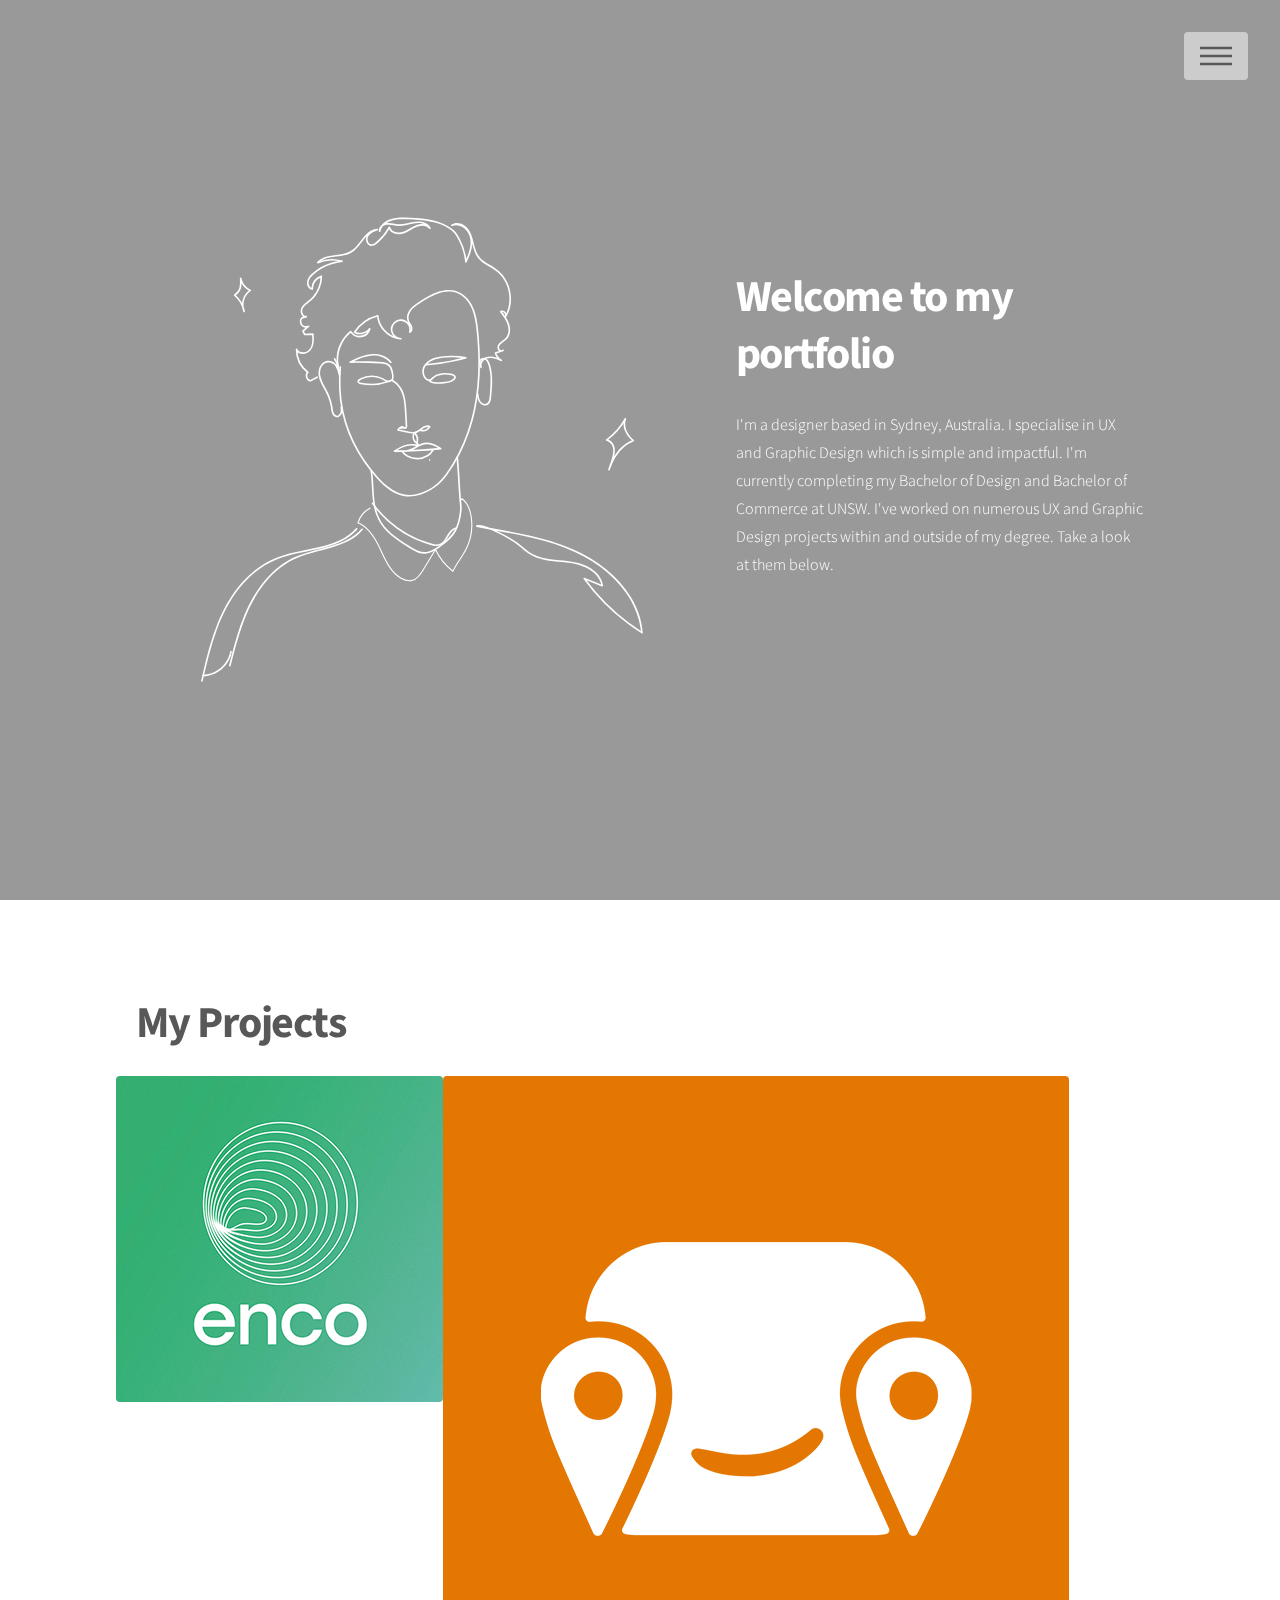
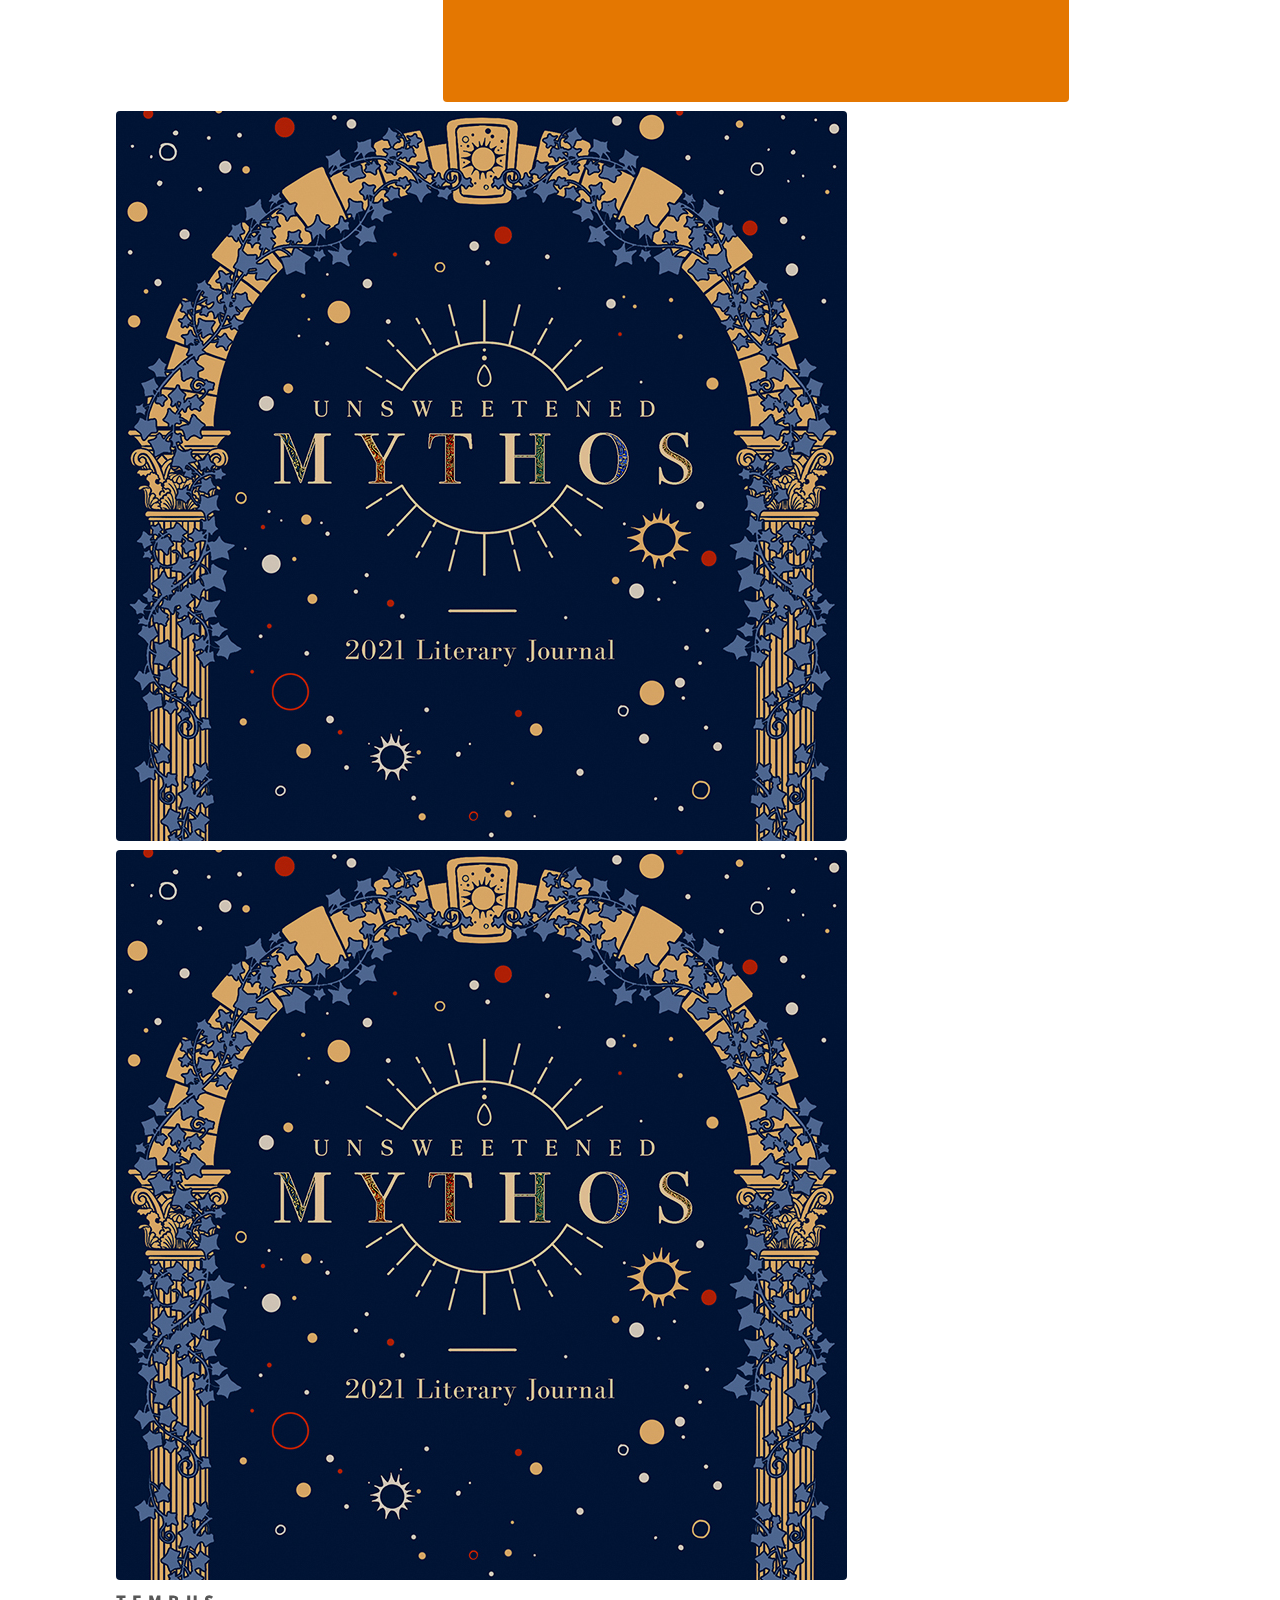
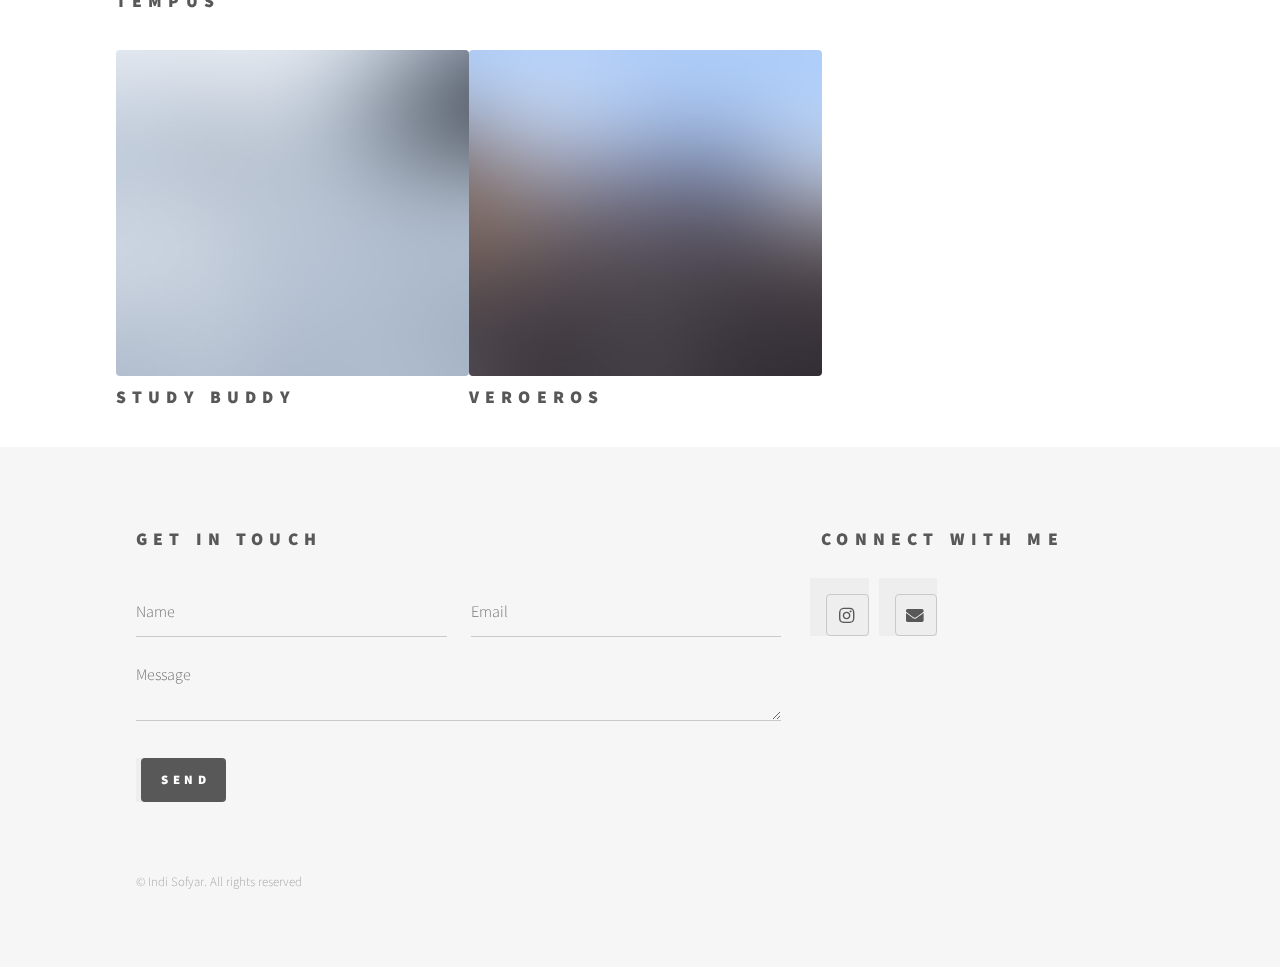
==== commit 6357f015: "failed attempts at fixing stuff" ====
--- a/index dummy.html
+++ b/index dummy.html
@@ -54,7 +54,7 @@
 					<div id="main">
 						
 						<!-- Video Background -->
-						<div id="videocover">
+						<div class="videocover">
 							
 						</div>
 						<video autoplay muted loop id="myVideo">
@@ -76,60 +76,66 @@
 					  </div>
 					</div>
 				<!-- Section 2-->
-					<div style="background-color: white; padding-bottom: 20px;" class="main" >
+					<div style="background-color: white;" class="main" >
 							<div class="inner">
+								<h1>My Projects</h1>
+								<!--
 								<div id="myBtnContainer">
 								  <button class="btn active" onclick="filterSelection('all')"> Show all</button>
 								  <button class="btn" onclick="filterSelection('nature')"> Nature</button>
 								  <button class="btn" onclick="filterSelection('cars')"> Cars</button>
 								  <button class="btn" onclick="filterSelection('people')"> People</button>
-								</div>
+								</div> -->
 
 
 								<section class="tiles">
-									<article class="style1 nature">
+
+									<div class="style1 article">
 										<span class="image">
 											<img src="images/enco.png" alt="" />
 									  </span>
 										<a href="generic.html">
-											<h2>Magna</h2>
+											<h2 class="appear">Enco</h2>
+											<p class="appear">Brand Design</p>
 											<!--
 											<div class="content">
 												<p>Sed nisl arcu euismod sit amet nisi lorem etiam dolor veroeros et feugiat.</p>
 											</div>
 											-->
 										</a>
-									</article>
-
-									<article class="style2">
-										<span class="image">
-											<img src="images/pic02.jpg" alt="" />
-										</span>
-										<a href="generic.html">
-											<h2>Lorem</h2>
+									</div>
+
+									<div class="style2 article">
+										<span class="image">
+											<img src="images/social_media_icon (1).png" alt="" />
+										</span>
+										<a href="generic.html">
+											<h2 class="appear">Couchers</h2>
+											<p class="appear">Brand Design</p>
 											<!--
 											<div class="content">
 												<p>Sed nisl arcu euismod sit amet nisi lorem etiam dolor veroeros et feugiat.</p>
 											</div>
 											-->
 										</a>
-									</article>
-									<article class="style3">
-										<span class="image">
-											<img src="images/pic03.jpg" alt="" />
-										</span>
-										<a href="generic.html">
-											<h2>Feugiat</h2>
+									</div>
+									<div class="style3 article">
+										<span class="image">
+											<img src="images/mythossquare.jpg" alt="" />
+										</span>
+										<a href="generic.html">
+											<h2 class="appear">UNSWeetened Magazine</h2>
+											<p class="appear">Publication Design</p>
 											<!--
 											<div class="content">
 												<p>Sed nisl arcu euismod sit amet nisi lorem etiam dolor veroeros et feugiat.</p>
 											</div>-->
 
 										</a>
-									</article>
-									<article class="style4">
-										<span class="image">
-											<img src="images/pic04.jpg" alt="" />
+									</div>
+									<div class="style4 article">
+										<span class="image">
+											<img src="images/mythossquare.jpg" alt="" />
 										</span>
 										<a href="generic.html">
 											<h2>Tempus</h2><!--
@@ -137,19 +143,19 @@
 												<p>Sed nisl arcu euismod sit amet nisi lorem etiam dolor veroeros et feugiat.</p>
 											</div>-->
 										</a>
-									</article>
-									<article class="style5">
+									</div>
+									<div class="style5 article">
 										<span class="image">
 											<img src="images/pic05.jpg" alt="" />
 										</span>
-										<a href="generic.html">
-											<h2>Aliquam</h2><!--
-											<div class="content">
-												<p>Sed nisl arcu euismod sit amet nisi lorem etiam dolor veroeros et feugiat.</p>
-											</div>-->
-										</a>
-									</article>
-									<article class="style6">
+										<a href="study-buddy.html">
+											<h2>Study Buddy</h2><!--
+											<div class="content">
+												<p>Sed nisl arcu euismod sit amet nisi lorem etiam dolor veroeros et feugiat.</p>
+											</div>-->
+										</a>
+									</div>
+									<div class="style6 article">
 										<span class="image">
 											<img src="images/pic06.jpg" alt="" />
 										</span>
@@ -159,10 +165,10 @@
 												<p>Sed nisl arcu euismod sit amet nisi lorem etiam dolor veroeros et feugiat.</p>
 											</div>-->
 										</a>
-									</article>
+									</div>
 
 									<!-- STUFF I DONT NEED ATM
-									<article class="style2">
+									<div class="style2">
 										<span class="image">
 											<img src="images/pic07.jpg" alt="" />
 										</span>
@@ -172,8 +178,8 @@
 												<p>Sed nisl arcu euismod sit amet nisi lorem etiam dolor veroeros et feugiat.</p>
 											</div>
 										</a>
-									</article>
-									<article class="style3">
+									</div>
+									<div class="style3">
 										<span class="image">
 											<img src="images/pic08.jpg" alt="" />
 										</span>
@@ -183,8 +189,8 @@
 												<p>Sed nisl arcu euismod sit amet nisi lorem etiam dolor veroeros et feugiat.</p>
 											</div>
 										</a>
-									</article>
-									<article class="style1">
+									</div>
+									<div class="style1">
 										<span class="image">
 											<img src="images/pic09.jpg" alt="" />
 										</span>
@@ -194,8 +200,8 @@
 												<p>Sed nisl arcu euismod sit amet nisi lorem etiam dolor veroeros et feugiat.</p>
 											</div>
 										</a>
-									</article>
-									<article class="style5">
+									</div>
+									<div class="style5">
 										<span class="image">
 											<img src="images/pic10.jpg" alt="" />
 										</span>
@@ -205,7 +211,7 @@
 												<p>Sed nisl arcu euismod sit amet nisi lorem etiam dolor veroeros et feugiat.</p>
 											</div>
 										</a>
-									</article>
+									</div>
 									-->
 
 							  </section>
--- a/assets/css/main.css
+++ b/assets/css/main.css
@@ -39,9 +39,95 @@
 	z-index: -2;
 }
 
+/* Style background image */
+.background-image-div {
+	display: block;
+	height: 1040px;
+	width: 100%;
+	position: relative;
+	background-color: black;
+}
+
+.background-image {
+	z-index: -1;
+	object-fit: cover;
+	width: 100%;
+	height: 100%;
+	opacity: 0.8;
+	vertical-align: bottom;
+	
+}
+
+.background-image-text {
+	position: absolute;
+	bottom:1.25em;
+	left: 1em;
+	font-size: 2em;
+	color: white;
+	text-shadow: 1px 1px 8px rgba(0,0,0, 0.3);
+	margin: 0;
+}
+
+.background-image-text p, .background-image-text h1{
+	margin: 0;
+}
+
+.text-column {
+  	float: left;
+  	width: 25%;
+	font-size: 0.7em;
+}
+
+@media screen and (max-width:800px){
+	.text-column{
+		width:33%;
+	}
+}
+
+
+/* The different sections available for navigation */
+
+.floating-side-text {
+	position: fixed;
+	color: white;
+	top: 200px;
+	z-index: 2;
+	right:100px;
+}
+
+.floating-side-text a {
+	color: black;
+	border: 1px none white;
+	border-radius: 5px;
+	padding: 4px;
+	background-color: white;
+	margin-bottom: 2px;
+}
+
+
+
+/* Clear floats after the columns */
+.text-row:after {
+	padding-top: 100px;	
+  content: "";
+  display: table;
+  clear: both;
+}
 
 .row {
   margin: 8px -16px;
+}
+
+/*Makes things invisible by default and appear on hover */
+.appear {
+	display: none;
+}
+
+article:hover .appear {
+  	opacity:100%;
+  	transition:opacity 1s;
+	display: block;
+	
 }
 
 /* Add padding BETWEEN each column (if you want) */
@@ -122,7 +208,7 @@
   color: white;
 }
 
-#videocover{
+.videocover{
 	position: fixed;
 	right: 0;
 	bottom: 0;
@@ -222,6 +308,8 @@
 		html, body {
 			min-width: 320px;
 		}
+		
+
 
 	}
 
@@ -319,6 +407,8 @@
 				font-size: 2em;
 				margin: 0 0 1em 0;
 			}
+			
+			
 
 		}
 
@@ -2473,12 +2563,12 @@
 		border-radius: 4px;
 		border: 0;
 		display: inline-block;
-		position: relative;
-	}
+		position: relative;	}
 
 		.image img {
 			border-radius: 4px;
 			display: block;
+			object-fit: contain;
 		}
 
 		.image.left, .image.right {
@@ -2868,7 +2958,7 @@
 					.tiles article > a .content > :last-child {
 						margin-bottom: 0;
 					}
-
+/* Colours the background of article tyles?
 			.tiles article.style1 > .image:before {
 				background-color: #2c8282;
 			}
@@ -2892,6 +2982,7 @@
 			.tiles article.style6 > .image:before {
 				background-color: #497072;
 			}
+*/
 
 			body:not(.is-touch) .tiles article:hover > .image {
 				-moz-transform: scale(1.1);
